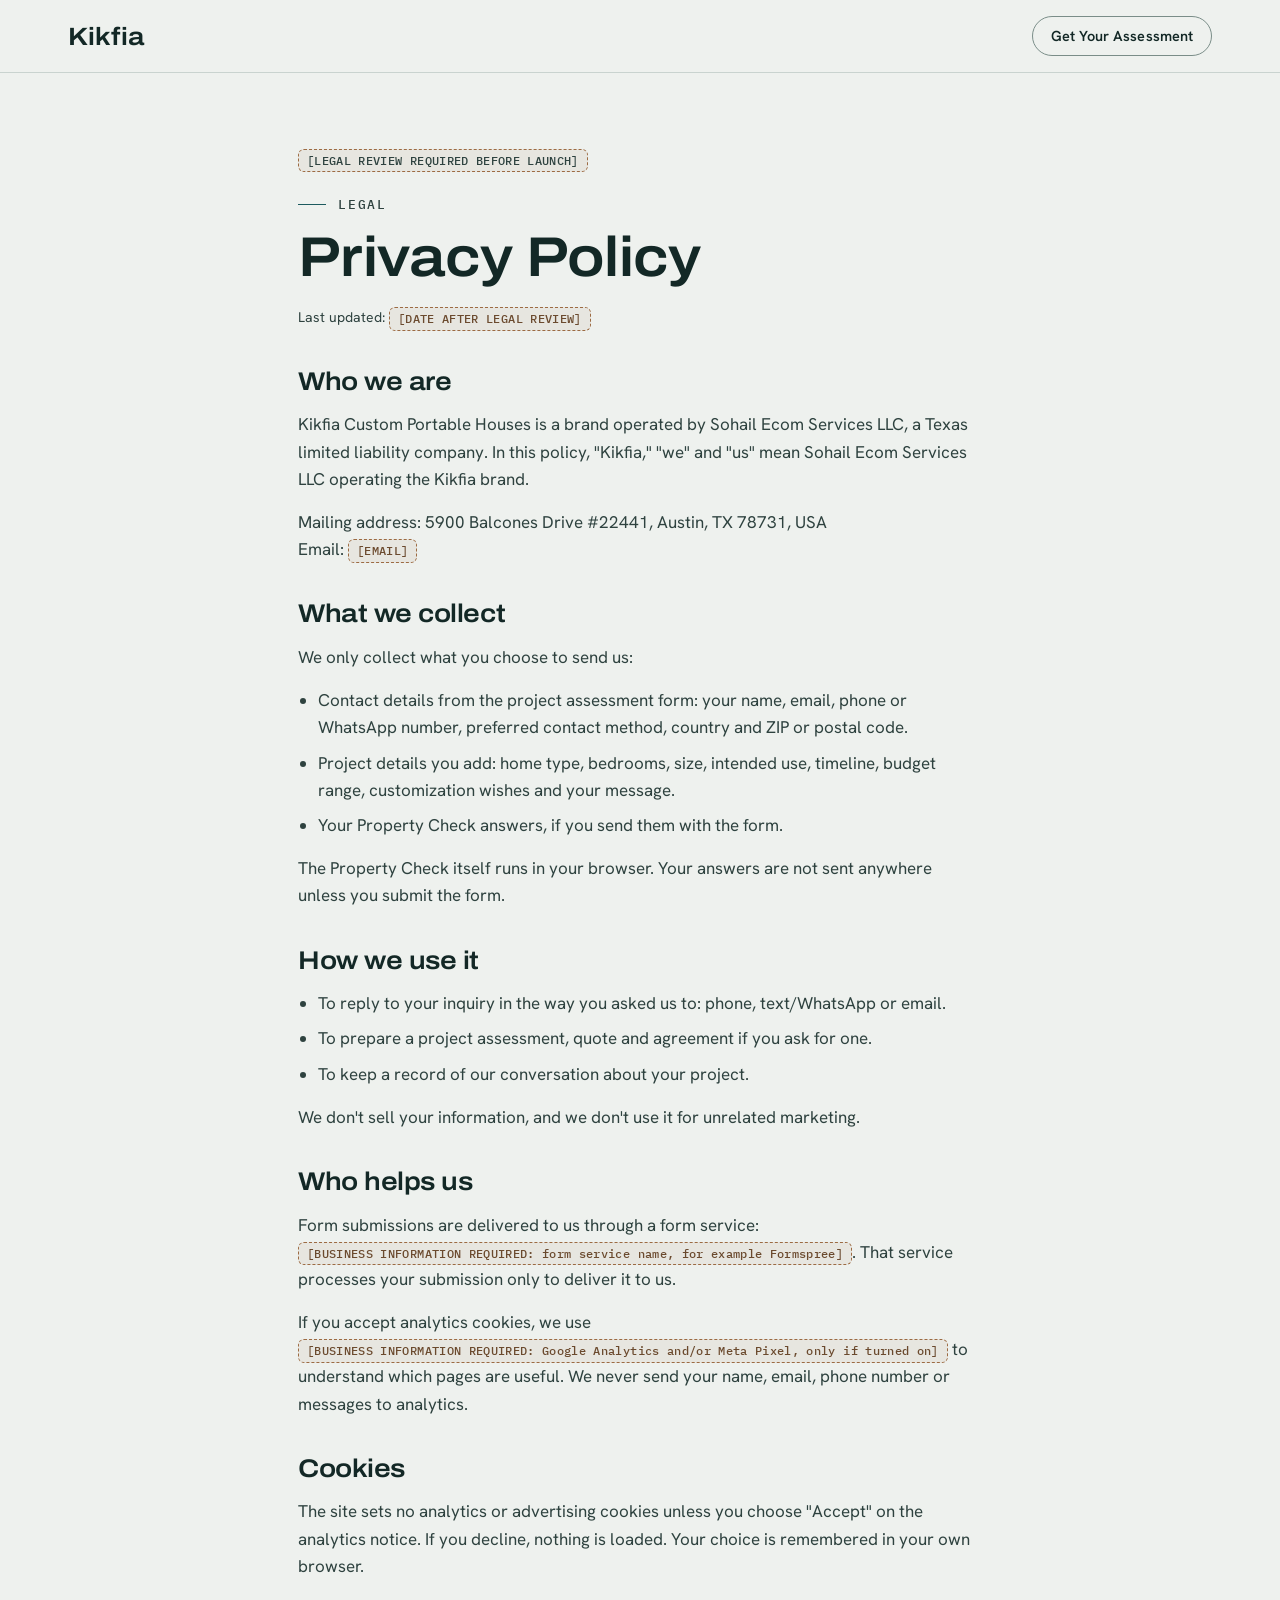
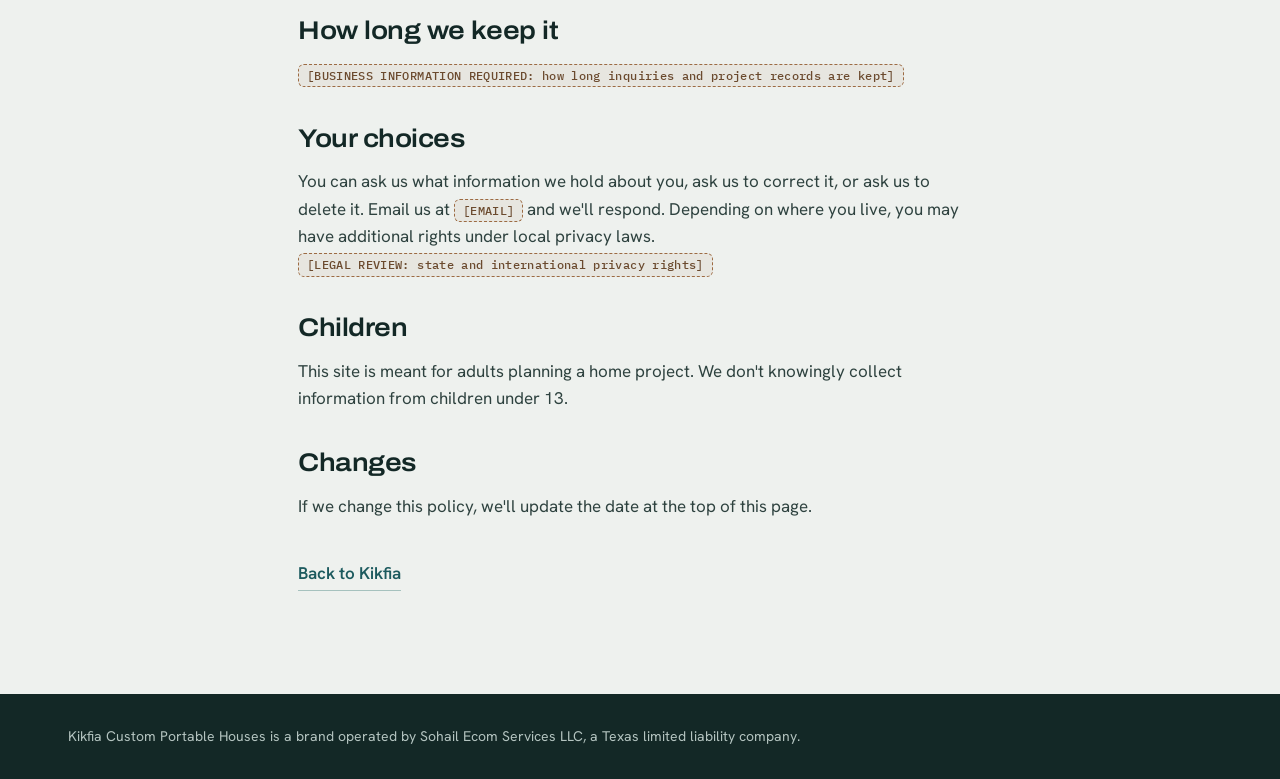
==== kikfia/privacy.html @ bb7870d9 "Build Kikfia website scaffold with all sections and data file Plain HTML/CSS/JS site in kikfia/ buil" ====
<!doctype html>
<html lang="en-US">
<head>
<meta charset="utf-8">
<meta name="viewport" content="width=device-width, initial-scale=1, viewport-fit=cover">
<title>Privacy Policy | Kikfia Custom Portable Houses</title>
<meta name="description" content="How Kikfia Custom Portable Houses collects, uses and protects the information you share with us.">
<meta name="robots" content="noindex">
<meta name="theme-color" content="#EEF1EE">
<link rel="icon" href="assets/icons/favicon.svg" type="image/svg+xml">
<link rel="stylesheet" href="assets/css/site.css">
<script src="assets/js/site-data.js" defer></script>
<script src="assets/js/legal.js" defer></script>
</head>
<body class="legal-page">
<a class="skip" href="#main">Skip to content</a>
<header class="site-header scrolled"><div class="header-inner"><a class="wordmark" href="index.html">Kikfia</a><a class="btn btn-ghost btn-sm" href="index.html#start">Get Your Assessment</a></div></header>
<main id="main" tabindex="-1" class="legal">
  <div class="wrap legal-wrap">
    <p class="ph legal-flag">[LEGAL REVIEW REQUIRED BEFORE LAUNCH]</p>
    <p class="kicker">Legal</p>
    <h1>Privacy Policy</h1>
    <p class="fine">Last updated: <span data-legal-date></span></p>

    <h2>Who we are</h2>
    <p>Kikfia Custom Portable Houses is a brand operated by Sohail Ecom Services LLC, a Texas limited liability company. In this policy, "Kikfia," "we" and "us" mean Sohail Ecom Services LLC operating the Kikfia brand.</p>
    <p>Mailing address: <span data-address></span><br>Email: <span data-email></span></p>

    <h2>What we collect</h2>
    <p>We only collect what you choose to send us:</p>
    <ul>
      <li>Contact details from the project assessment form: your name, email, phone or WhatsApp number, preferred contact method, country and ZIP or postal code.</li>
      <li>Project details you add: home type, bedrooms, size, intended use, timeline, budget range, customization wishes and your message.</li>
      <li>Your Property Check answers, if you send them with the form.</li>
    </ul>
    <p>The Property Check itself runs in your browser. Your answers are not sent anywhere unless you submit the form.</p>

    <h2>How we use it</h2>
    <ul>
      <li>To reply to your inquiry in the way you asked us to: phone, text/WhatsApp or email.</li>
      <li>To prepare a project assessment, quote and agreement if you ask for one.</li>
      <li>To keep a record of our conversation about your project.</li>
    </ul>
    <p>We don't sell your information, and we don't use it for unrelated marketing.</p>

    <h2>Who helps us</h2>
    <p>Form submissions are delivered to us through a form service: <span class="ph">[BUSINESS INFORMATION REQUIRED: form service name, for example Formspree]</span>. That service processes your submission only to deliver it to us.</p>
    <p>If you accept analytics cookies, we use <span class="ph">[BUSINESS INFORMATION REQUIRED: Google Analytics and/or Meta Pixel, only if turned on]</span> to understand which pages are useful. We never send your name, email, phone number or messages to analytics.</p>

    <h2>Cookies</h2>
    <p>The site sets no analytics or advertising cookies unless you choose "Accept" on the analytics notice. If you decline, nothing is loaded. Your choice is remembered in your own browser.</p>

    <h2>How long we keep it</h2>
    <p><span class="ph">[BUSINESS INFORMATION REQUIRED: how long inquiries and project records are kept]</span></p>

    <h2>Your choices</h2>
    <p>You can ask us what information we hold about you, ask us to correct it, or ask us to delete it. Email us at <span data-email></span> and we'll respond. Depending on where you live, you may have additional rights under local privacy laws. <span class="ph">[LEGAL REVIEW: state and international privacy rights]</span></p>

    <h2>Children</h2>
    <p>This site is meant for adults planning a home project. We don't knowingly collect information from children under 13.</p>

    <h2>Changes</h2>
    <p>If we change this policy, we'll update the date at the top of this page.</p>

    <p class="legal-back"><a class="text-link" href="index.html">Back to Kikfia</a></p>
  </div>
</main>
<footer class="site-footer"><div class="wrap"><p class="fine" style="color:var(--on-dark-2)">Kikfia Custom Portable Houses is a brand operated by Sohail Ecom Services LLC, a Texas limited liability company.</p></div></footer>
</body>
</html>
---- kikfia/assets/css/site.css ----
/* =====================================================================
   KIKFIA · Clear Morning
   Layout idea: one calm morning page. Mist Stone canvas, Pine Ink type,
   Lake used rarely, and The Plan Line running through every section.
   ===================================================================== */

@font-face{font-family:"Archivo";src:url("../fonts/archivo-112-latin.woff2") format("woff2");font-weight:500 650;font-stretch:112%;font-style:normal;font-display:swap}
@font-face{font-family:"Hanken Grotesk";src:url("../fonts/hanken-grotesk-latin.woff2") format("woff2");font-weight:400 600;font-style:normal;font-display:swap}
@font-face{font-family:"IBM Plex Mono";src:url("../fonts/ibm-plex-mono-400-latin.woff2") format("woff2");font-weight:400;font-style:normal;font-display:swap}
@font-face{font-family:"IBM Plex Mono";src:url("../fonts/ibm-plex-mono-500-latin.woff2") format("woff2");font-weight:500;font-style:normal;font-display:swap}

:root{
  /* palette */
  --canvas:#EEF1EE; --panel:#E1E8E4; --raised:#F6F8F6;
  --ink:#132826; --ink-2:#1B3532; --text-2:#4A5C59; --text-2-strong:#2E423F;
  --accent:#1C5A5E; --accent-hover:#144549; --accent-muted:#A6C2BE; --accent-on-dark:#8CC7C2; --accent-on-dark-hover:#A9D8D3;
  --cedar:#9C6B43; --cedar-text:#6B4A2E;
  --line:#C9D3CF; --line-strong:#7A8D88;
  --on-dark:#EEF1EE; --on-dark-2:#B4C4C0; --line-dark:rgba(180,196,192,.28);
  --error:#8A2A2A;
  /* type */
  --f-display:"Archivo","Helvetica Neue",Arial,sans-serif;
  --f-body:"Hanken Grotesk",system-ui,-apple-system,"Segoe UI",sans-serif;
  --f-mono:"IBM Plex Mono",ui-monospace,Menlo,Consolas,monospace;
  /* motion */
  --ease:cubic-bezier(.22,.61,.36,1);
  --ease-io:cubic-bezier(.65,0,.35,1);
  /* layout */
  --gutter:clamp(16px,4vw,48px);
  --maxw:1240px;
  --header-h:72px;
  --r:16px; --r-sm:10px;
  /* light halo for dark text over bright footage */
  --halo:0 0 1px rgba(238,241,238,.9),0 1px 10px rgba(238,241,238,.85),0 6px 36px rgba(238,241,238,.75);
  interpolate-size:allow-keywords;
}

*,*::before,*::after{box-sizing:border-box}
html{overflow-x:hidden;background:var(--canvas);color:var(--ink);scroll-padding-top:calc(var(--header-h) + 8px);-webkit-text-size-adjust:100%;text-size-adjust:100%}
body{overflow-x:hidden;margin:0;font:400 17px/1.6 var(--f-body);color:var(--ink);-webkit-font-smoothing:antialiased;text-rendering:optimizeLegibility}
html,body{overflow-x:clip}
@media (prefers-reduced-motion:no-preference){html{scroll-behavior:smooth}}
img,svg,video,picture{display:block;max-width:100%}
img{height:auto}
a{color:inherit}
button,input,select,textarea{font:inherit;color:inherit}
h1,h2,h3,h4{margin:0;font-family:var(--f-display);font-stretch:112%;text-wrap:balance;font-weight:620;letter-spacing:-.012em}
p,ul,ol,figure,blockquote{margin:0}
ul,ol{padding:0;list-style:none}
[hidden]{display:none!important}
.sprite{position:absolute;width:0;height:0;overflow:hidden}
.sr-only{position:absolute!important;width:1px;height:1px;margin:-1px;padding:0;overflow:hidden;clip:rect(0 0 0 0);clip-path:inset(50%);white-space:nowrap;border:0}
.mono{font-family:var(--f-mono);font-size:12.5px;letter-spacing:.08em;text-transform:uppercase}

/* icons */
.ic{width:22px;height:22px;flex:none;fill:none;stroke:currentColor;stroke-width:1.7;stroke-linecap:round;stroke-linejoin:round}
.ic-l{width:34px;height:34px;flex:none;fill:none;stroke:var(--ink);stroke-width:1.5;stroke-linecap:round;stroke-linejoin:round;--acc:var(--cedar)}
.ic .a,.ic-l .a{stroke:var(--acc,currentColor)}
.sprite .a{stroke:var(--acc,currentColor)}

/* focus */
:focus-visible{outline:2.5px solid var(--accent);outline-offset:3px;border-radius:4px}
.dark :focus-visible,.site-footer :focus-visible{outline-color:var(--accent-on-dark)}
main:focus{outline:none}

.skip{position:fixed;left:16px;top:-80px;z-index:200;background:var(--ink);color:var(--on-dark);padding:12px 18px;border-radius:var(--r-sm);text-decoration:none;font-weight:600;transition:top .3s var(--ease)}
.skip:focus{top:12px}

/* ---------- environment layer ---------- */
.env{position:fixed;inset:0;z-index:-1;pointer-events:none;overflow:hidden;
  background-image:url("data:image/svg+xml,%3Csvg xmlns='http://www.w3.org/2000/svg' width='160' height='160'%3E%3Cfilter id='n'%3E%3CfeTurbulence type='fractalNoise' baseFrequency='.9' numOctaves='2' stitchTiles='stitch'/%3E%3CfeColorMatrix values='0 0 0 0 .07 0 0 0 0 .16 0 0 0 0 .15 0 0 0 .55 0'/%3E%3C/filter%3E%3Crect width='160' height='160' filter='url(%23n)'/%3E%3C/svg%3E");
  opacity:.9}
.env::after{content:"";position:absolute;inset:0;background:var(--canvas);opacity:.94}
.env-glow{position:absolute;z-index:1;width:110vmax;height:110vmax;left:-35vmax;top:-45vmax;background:radial-gradient(circle,rgba(251,244,226,.85) 0,rgba(251,244,226,0) 58%);animation:drift 96s var(--ease-io) infinite alternate;animation-delay:-24s;will-change:transform}
@keyframes drift{from{transform:translate3d(0,0,0)}to{transform:translate3d(55vmax,40vmax,0)}}

/* ---------- layout ---------- */
.wrap{max-width:var(--maxw);margin-inline:auto;padding-inline:var(--gutter)}
.section{position:relative;padding-block:clamp(84px,11vw,150px)}
.band-panel{background:var(--panel)}
.dark{background:var(--ink);color:var(--on-dark)}
.sec-head{display:grid;gap:18px;margin-bottom:clamp(36px,5vw,64px)}
.sec-head-split{grid-template-columns:minmax(0,1fr) minmax(0,1fr);align-items:end;gap:24px 64px}
@media (max-width:860px){.sec-head-split{grid-template-columns:minmax(0,1fr)}}
.kicker{display:flex;align-items:center;gap:12px;font:500 12.5px/1.3 var(--f-mono);letter-spacing:.14em;text-transform:uppercase;color:var(--text-2)}
.kicker::before{content:"";width:28px;height:1.5px;background:var(--accent);flex:none}
.dark .kicker{color:var(--on-dark-2)}
.dark .kicker::before{background:var(--accent-on-dark)}
h2{font-size:clamp(32px,4.4vw,58px);line-height:1.04;letter-spacing:-.018em;max-width:18ch}
h3{font-size:clamp(19px,1.6vw,23px);line-height:1.2;font-weight:600}
.lede{font-size:clamp(17px,1.5vw,20px);line-height:1.55;color:var(--text-2);max-width:56ch}
.dark .lede{color:var(--on-dark-2)}
.fine{font-size:14px;line-height:1.55;color:var(--text-2)}
.dark .fine{color:var(--on-dark-2)}
.center{text-align:center}
.opt{font:400 12px/1 var(--f-mono);letter-spacing:.06em;text-transform:uppercase;color:var(--text-2);margin-left:6px}
.dark .opt{color:var(--on-dark-2)}

/* placeholder tags: easy to spot, impossible to miss before launch */
.ph{justify-self:start;display:inline-flex;align-items:center;gap:6px;font:500 11.5px/1.35 var(--f-mono);letter-spacing:.03em;color:var(--cedar-text);background:rgba(156,107,67,.08);border:1px dashed var(--cedar);border-radius:6px;padding:3px 8px;vertical-align:middle;text-transform:none}
.dark .ph{color:#E8CCB2;border-color:#C9976D;background:rgba(201,151,109,.1)}

/* ---------- buttons ---------- */
.btn{display:inline-flex;align-items:center;justify-content:center;gap:10px;min-height:48px;padding:0 24px;border-radius:999px;border:1.5px solid transparent;font:600 15.5px/1.1 var(--f-body);letter-spacing:.005em;text-decoration:none;cursor:pointer;white-space:nowrap;transition:background-color .3s var(--ease),color .3s var(--ease),border-color .3s var(--ease),transform .3s var(--ease)}
.btn:active{transform:translateY(1px)}
.btn-primary{background:var(--accent);color:var(--raised)}
.btn-primary:hover{background:var(--accent-hover)}
.btn-ghost{background:transparent;color:var(--ink);border-color:var(--line-strong)}
.btn-ghost:hover{border-color:var(--ink);background:rgba(19,40,38,.05)}
.btn-on-dark{background:var(--accent-on-dark);color:var(--ink)}
.btn-on-dark:hover{background:var(--accent-on-dark-hover)}
.btn-ghost-dark{background:transparent;color:var(--on-dark);border-color:rgba(180,196,192,.55)}
.btn-ghost-dark:hover{border-color:var(--on-dark);background:rgba(238,241,238,.06)}
.btn-sm{min-height:40px;padding:0 18px;font-size:14.5px}
.btn-block{width:100%}
.btn-row{display:flex;flex-wrap:wrap;gap:12px;align-items:center}
.btn-link{background:none;border:0;padding:8px 2px;font-weight:600;color:inherit;text-decoration:underline;text-decoration-thickness:1.5px;text-underline-offset:4px;cursor:pointer}
.text-link{display:inline-flex;align-items:center;gap:10px;font-weight:600;color:var(--accent);text-decoration:none;border-bottom:1.5px solid var(--accent-muted);padding-bottom:3px;transition:border-color .3s var(--ease)}
.text-link:hover{border-color:var(--accent)}
@media (pointer:coarse){.btn{min-height:48px}.btn-sm{min-height:44px}.btn-link{min-height:44px}}

/* ---------- the plan line pieces ---------- */
.pl-v,.pl-h{display:block;background:var(--accent);flex:none}
.pl-v{width:1.5px;transform-origin:top;transform:scaleY(0);transition:transform 1.4s var(--ease)}
.pl-h{height:1.5px;transform-origin:left;transform:scaleX(0);transition:transform 1.4s var(--ease)}
.in .pl-v,.in .pl-h,.in.pl-v,.in.pl-h{transform:none}
.dark .pl-v,.dark .pl-h{background:var(--accent-on-dark)}
.draw{stroke-dasharray:1;stroke-dashoffset:1;transition:stroke-dashoffset 1.8s var(--ease)}
.in .draw{stroke-dashoffset:0}
.breathe{animation:breathe 5.2s ease-in-out infinite;animation-delay:-1.6s}
@keyframes breathe{0%,100%{opacity:.35;transform:scale(.8)}50%{opacity:1;transform:scale(1)}}

/* ---------- reveals ---------- */
.js .reveal{opacity:0;transform:translateY(16px);transition:opacity .9s var(--ease),transform .9s var(--ease);transition-delay:calc(var(--i,0) * 80ms)}
.js .reveal.in{opacity:1;transform:none}
.js .reveal.in.settled{transition-delay:0s}

/* ---------- header ---------- */
.site-header{position:fixed;inset:0 0 auto 0;z-index:50;height:var(--header-h);transition:background-color .4s var(--ease),box-shadow .4s var(--ease)}
.site-header.scrolled{background:rgba(238,241,238,.97);box-shadow:0 1px 0 var(--line)}
.header-inner{max-width:var(--maxw);margin-inline:auto;padding-inline:var(--gutter);height:100%;display:flex;align-items:center;justify-content:space-between;gap:24px}
.wordmark{font:650 25px/1 var(--f-display);font-stretch:112%;letter-spacing:.005em;color:var(--ink);text-decoration:none;display:inline-flex;align-items:center;gap:10px}
.wordmark img{height:30px;width:auto}
.wordmark-light{color:var(--on-dark)}
.nav{display:flex;align-items:center;gap:28px}
.nav-links{display:flex;gap:26px}
.nav-links a{font-weight:500;font-size:15px;text-decoration:none;padding:6px 0;background:linear-gradient(var(--accent),var(--accent)) 0 100%/0 1.5px no-repeat;transition:background-size .35s var(--ease)}
.nav-links a:hover,.nav-links a[aria-current="true"]{background-size:100% 1.5px}
.menu-btn{display:none;width:44px;height:44px;align-items:center;justify-content:center;border:1.5px solid var(--line-strong);border-radius:50%;background:transparent;cursor:pointer}
@media (max-width:1060px){.nav-links{display:none}.menu-btn{display:inline-flex}}
@media (max-width:720px){.nav-cta{display:none}}

.menu-sheet{position:fixed;inset:0;z-index:120;background:var(--canvas);padding:calc(env(safe-area-inset-top,0px) + 14px) var(--gutter) calc(env(safe-area-inset-bottom,0px) + 24px);display:flex;flex-direction:column;gap:28px;overflow-y:auto}
.menu-top{display:flex;justify-content:space-between;align-items:center;min-height:44px}
.menu-close{width:44px;height:44px;border-radius:50%;border:1.5px solid var(--line-strong);background:transparent;display:inline-flex;align-items:center;justify-content:center;cursor:pointer}
.menu-links{display:grid;gap:4px;margin-top:12px}
.menu-links a{display:block;font:600 clamp(28px,8vw,40px)/1.25 var(--f-display);font-stretch:112%;text-decoration:none;padding:8px 0;border-bottom:1px solid var(--line)}
.menu-sheet .btn{margin-top:auto}
body.lock{overflow:hidden}

/* ---------- hero ---------- */
.hero{position:relative}
.hero-stage{position:relative;min-height:max(640px,100svh);overflow:hidden;isolation:isolate;display:flex}
.hero-media{position:absolute;inset:0;z-index:-1;background:#DCE5E2}
.hero-art,.hero-static,.hero-static img,.hero-poster,.hero-video{position:absolute;inset:0;width:100%;height:100%}
.hero-static img{object-fit:cover;object-position:center 70%}
.hero-poster{background-size:cover;background-position:center;opacity:0;transition:opacity .6s var(--ease)}
.hero-video{object-fit:cover;opacity:0;transition:opacity .8s var(--ease);will-change:transform;transform:translateZ(0)}
.video-ready .hero-video{opacity:1}
.poster-ready .hero-poster{opacity:1}
.hero-wash{position:absolute;inset:0;pointer-events:none;background:
  radial-gradient(ellipse 75% 70% at 18% 38%,rgba(238,241,238,.72) 0,rgba(238,241,238,.38) 45%,rgba(238,241,238,0) 75%)}
.band{position:relative;z-index:1;width:100%}
.band-inner{max-width:var(--maxw);margin-inline:auto;padding-inline:var(--gutter)}
.band-1{display:flex;align-items:center;padding-top:calc(var(--header-h) + 24px);padding-bottom:72px}
.band-1 .band-inner{width:100%;display:grid;gap:22px;justify-items:start}
.eyebrow{font:500 12.5px/1.3 var(--f-mono);letter-spacing:.16em;text-transform:uppercase;color:var(--text-2-strong);text-shadow:var(--halo);display:flex;align-items:center;gap:12px}
.eyebrow::before{content:"";width:28px;height:1.5px;background:var(--accent)}
.hero-h1{display:grid;font-size:clamp(42px,6.4vw,88px);line-height:.98;letter-spacing:-.024em;max-width:11.5ch;text-shadow:var(--halo)}
.hero-h1>span{grid-area:1/1}
.h1-soft{filter:blur(10px);opacity:0}
.hero-sub{font-size:clamp(17px,1.35vw,19.5px);line-height:1.55;color:var(--text-2-strong);max-width:46ch;text-shadow:var(--halo);font-weight:450}
.band-2,.band-3{display:none}
.render-tag{position:absolute;right:var(--gutter);bottom:20px;z-index:2;font:500 11px/1 var(--f-mono);letter-spacing:.1em;text-transform:uppercase;color:var(--text-2-strong);background:rgba(246,248,246,.82);border-radius:999px;padding:7px 11px}
.hero-ring{position:absolute;left:50%;bottom:28px;z-index:2;width:40px;height:40px;margin-left:-20px;color:var(--accent)}
.hero-ring svg{width:40px;height:40px;transform:rotate(-90deg)}
.hero-ring circle{fill:none;stroke-width:3}
.ring-track{stroke:rgba(28,90,94,.18)}
.ring-fill{stroke:currentColor;stroke-dasharray:126;stroke-dashoffset:var(--ld,126);stroke-linecap:round;transition:stroke-dashoffset .2s linear}
.scroll-cue{position:absolute;left:50%;bottom:22px;z-index:2;width:44px;height:44px;margin-left:-22px;border-radius:50%;display:flex;align-items:center;justify-content:center;color:var(--ink);background:rgba(246,248,246,.7)}
.scroll-cue .ic{animation:cue 2.8s var(--ease-io) infinite;animation-delay:-.6s}
@keyframes cue{0%,100%{transform:translateY(-2px)}50%{transform:translateY(4px)}}

/* scrub mode: only when the page has a video AND no still-hero gate matches (JS adds .scrub) */
.scrub .hero{height:420vh}
.scrub .hero-stage{position:sticky;top:0;height:100vh;min-height:0;display:block}
.scrub .band{position:absolute;inset:0;display:flex;align-items:center;padding:var(--header-h) 0 40px;opacity:var(--op,0);pointer-events:none}
.scrub .band.live .btn{pointer-events:auto}
.scrub .band-2,.scrub .band-3{display:flex}
.scrub .band::before{content:"";position:absolute;inset:-4%;pointer-events:none;opacity:calc(.25 + .75 * var(--k,1));background:radial-gradient(ellipse 58% 56% at 27% 50%,rgba(238,241,238,var(--scrim,.7)) 0%,rgba(238,241,238,calc(var(--scrim,.7) * .62)) 46%,rgba(238,241,238,0) 76%)}
.scrub .band-1{padding-top:var(--header-h)}
.scrub .h1-soft{opacity:calc(1 - var(--k,1))}
.scrub .h1-sharp{opacity:var(--k,1)}
.scrub .band-1 .hero-sub,.scrub .band-1 .btn-row,.scrub .band-1 .eyebrow{opacity:clamp(0,(var(--k,1) - .35) * 2.2,1)}
.band-line{font:620 clamp(38px,5.4vw,76px)/1.02 var(--f-display);font-stretch:112%;letter-spacing:-.02em;max-width:12ch;text-shadow:var(--halo);padding-inline:var(--gutter);margin-left:max(0px,calc((100vw - var(--maxw)) / 2))}
.split .w{display:inline-block;white-space:nowrap}
.band-2 .w{--kc:clamp(0,(var(--k,0) - var(--th,0)) * 2.8,1);opacity:var(--kc);transform:translateY(calc((1 - var(--kc)) * -26px))}
.band-3 .band-inner{display:grid;gap:20px;justify-items:start;width:100%}
.settle-line{font:620 clamp(34px,4.6vw,66px)/1.03 var(--f-display);font-stretch:112%;letter-spacing:-.02em;max-width:13ch;text-shadow:var(--halo)}
.band-3 .w{--kc:clamp(0,(var(--k,0) - var(--th,0)) * 3,1);opacity:var(--kc);transform:translateY(calc((1 - var(--kc)) * 28px))}
.settle-sub{font-size:clamp(17px,1.4vw,20px);color:var(--text-2-strong);max-width:40ch;text-shadow:var(--halo);font-weight:450;opacity:clamp(0,(var(--k,0) - .66) * 4,1)}
.settle-ctas{opacity:clamp(0,(var(--k,0) - .78) * 5,1)}
.hero-line{position:absolute;bottom:0;height:16vh;left:calc(max(var(--gutter),(100vw - var(--maxw)) / 2 + var(--gutter)));transition:none;transform:scaleY(clamp(0,(var(--k,0) - .82) * 6,1))}
.scrub .band-1 .band-inner,.scrub .band-3 .band-inner{position:relative}

/* the five still-hero gates: character-for-character the same strings as hero.js */
@media (max-width: 720px), (orientation: portrait) and (max-width: 1024px), (orientation: portrait) and (pointer: coarse), (orientation: landscape) and (pointer: coarse) and (max-height: 560px), (prefers-reduced-motion: reduce){
  .scrub .hero{height:auto}
  .scrub .hero-stage{position:relative;height:auto;min-height:max(640px,100svh);display:flex}
  .scrub .band{position:relative;opacity:1;pointer-events:auto}
  .scrub .band::before{display:none}
  .scrub .band-2,.scrub .band-3{display:none}
  .scrub .h1-soft{opacity:0}
  .scrub .h1-sharp,.scrub .band-1 .hero-sub,.scrub .band-1 .btn-row,.scrub .band-1 .eyebrow{opacity:1}
  .hero-video,.hero-poster,.hero-ring{display:none}
}
@media (max-width:720px){
  .hero-stage{min-height:92svh}
  .band-1{align-items:stretch;padding-top:calc(var(--header-h) + 8px);padding-bottom:52px}
  .band-1 .band-inner{display:flex;flex-direction:column;align-items:flex-start;gap:16px}
  .band-1 .btn-row{margin-top:auto;width:100%;flex-direction:column;align-items:stretch;padding-top:24px}
  .hero-wash{background:linear-gradient(180deg,rgba(238,241,238,.86) 0%,rgba(238,241,238,.55) 34%,rgba(238,241,238,0) 58%,rgba(238,241,238,0) 70%,rgba(238,241,238,.5) 100%)}
  .render-tag{bottom:auto;top:calc(var(--header-h) + 2px);right:var(--gutter)}
  .hero-tag{top:auto;bottom:14px;right:50%;transform:translateX(50%)}
}
@media (max-height:560px) and (min-width:721px){.scroll-cue,.hero-ring{display:none}}

/* ---------- media placeholders ---------- */
.media{position:relative;overflow:hidden;background:var(--panel)}
.media img{width:100%;height:100%;object-fit:cover;transition:transform 1.2s var(--ease)}
.media-ph{position:absolute;inset:0;display:grid;place-items:center;align-content:center;gap:14px;background:linear-gradient(160deg,#E6ECE9,#D6E0DC);color:var(--text-2)}
.media-ph .ph{justify-self:center}
.media-ph .ic-l{width:56px;height:56px;stroke:var(--accent-muted);stroke-width:1.2;--acc:var(--accent-muted)}
.dark .media-ph{background:linear-gradient(160deg,#1E3936,#16302D)}

/* ---------- 2 · homes ---------- */
.pl-lead{position:absolute;top:0;height:calc(clamp(110px,13vw,170px) + 8px);left:calc(max(var(--gutter),(100vw - var(--maxw)) / 2 + var(--gutter)))}
.homes{padding-top:clamp(110px,13vw,170px)}
.tabs-scroll{margin:0 calc(var(--gutter) * -1) 28px;padding-inline:var(--gutter);overflow-x:auto;scrollbar-width:none;-webkit-mask-image:linear-gradient(90deg,transparent 0,#000 var(--gutter),#000 calc(100% - var(--gutter)),transparent 100%);mask-image:linear-gradient(90deg,transparent 0,#000 var(--gutter),#000 calc(100% - var(--gutter)),transparent 100%)}
.tabs-scroll::-webkit-scrollbar{display:none}
.tabs{display:flex;gap:8px;width:max-content;padding-block:4px}
.tab{min-height:44px;padding:0 18px;border-radius:999px;border:1.5px solid var(--line-strong);background:transparent;font-weight:500;font-size:15px;cursor:pointer;white-space:nowrap;transition:background-color .3s var(--ease),color .3s var(--ease),border-color .3s var(--ease)}
.tab:hover{border-color:var(--ink)}
.tab[aria-selected="true"]{background:var(--ink);border-color:var(--ink);color:var(--canvas)}
.home-grid{display:grid;grid-template-columns:repeat(3,minmax(0,1fr));gap:clamp(16px,2vw,24px)}
@media (max-width:1024px){.home-grid{grid-template-columns:repeat(2,minmax(0,1fr))}}
@media (max-width:640px){.home-grid{grid-template-columns:minmax(0,1fr)}}
.card{display:grid;grid-template-rows:auto 1fr;background:var(--raised);border:1px solid var(--line);border-radius:var(--r);overflow:hidden}
.card .media{aspect-ratio:4/3}
.card:hover .media img{transform:scale(1.035)}
.card-body{display:grid;gap:10px;align-content:start;padding:20px 22px 22px}
.card-body p{font-size:15.5px;color:var(--text-2)}
.card-specs{display:flex;flex-wrap:wrap;gap:6px 14px;font:500 12px/1.4 var(--f-mono);letter-spacing:.06em;text-transform:uppercase;color:var(--text-2)}
.card-specs span+span::before{content:"·";margin-right:14px;color:var(--line-strong)}
.card-feats{display:grid;gap:4px;font-size:15px}
.card-feats li{display:flex;gap:8px;align-items:baseline}
.card-feats li::before{content:"";width:10px;height:1.5px;background:var(--accent);flex:none;transform:translateY(-4px)}
.card-foot{display:flex;flex-wrap:wrap;justify-content:space-between;align-items:center;gap:10px;margin-top:6px}
.card-link{display:inline-flex;align-items:center;gap:8px;font-weight:600;color:var(--accent);text-decoration:none;background:none;border:0;padding:6px 0;cursor:pointer;font-size:15.5px}
.card-link .ic{width:18px;height:18px;transition:transform .3s var(--ease)}
.card-link:hover .ic{transform:translateX(3px)}
.price{font:500 12px/1.2 var(--f-mono);letter-spacing:.04em;background:var(--panel);color:var(--text-2-strong);border-radius:999px;padding:7px 11px;text-decoration:none}
a.price:hover{background:var(--accent-muted)}
.price-note{font-size:13px;color:var(--text-2)}
.tag-soft{font:500 11px/1 var(--f-mono);letter-spacing:.08em;text-transform:uppercase;color:var(--accent);border:1px solid var(--accent-muted);border-radius:999px;padding:5px 9px;justify-self:start}
.card.wide{grid-column:1/-1;grid-template-columns:minmax(0,1.15fr) minmax(0,1fr);grid-template-rows:auto}
.card.wide .media{aspect-ratio:auto;min-height:340px}
.card.wide .card-body{padding:clamp(24px,3vw,40px);align-content:center;gap:14px}
.card.wide h3{font-size:clamp(24px,2.4vw,32px)}
.card-more{font-size:16px;color:var(--ink)}
@media (max-width:760px){.card.wide{grid-template-columns:minmax(0,1fr)}.card.wide .media{aspect-ratio:4/3;min-height:0}}
.render-note{margin-top:22px}

/* ---------- 3 · inside ---------- */
.gallery{position:relative}
.gallery-tag{position:absolute;top:14px;left:14px;right:auto;bottom:auto;z-index:3}
.strip{display:flex;gap:clamp(12px,1.6vw,20px);overflow-x:auto;scroll-snap-type:x mandatory;scroll-padding-inline:var(--gutter);padding-inline:max(var(--gutter),calc((100vw - var(--maxw)) / 2 + var(--gutter)));margin-inline:calc(50% - 50vw);padding-bottom:6px;scrollbar-width:thin;scrollbar-color:var(--line-strong) transparent}
.strip:focus-visible{outline-offset:-3px}
.shot{flex:none;scroll-snap-align:start;display:grid;gap:12px}
.shot .media{height:clamp(380px,40vw,560px);aspect-ratio:4/5;border-radius:var(--r)}
.shot.big .media{aspect-ratio:3/2}
.shot figcaption{font:500 12px/1 var(--f-mono);letter-spacing:.14em;text-transform:uppercase;color:var(--text-2)}
.strip-nav{display:flex;gap:10px;justify-content:flex-end;margin-top:18px}
.strip-btn{width:48px;height:48px;border-radius:50%;border:1.5px solid var(--line-strong);background:transparent;display:inline-flex;align-items:center;justify-content:center;cursor:pointer;transition:border-color .3s var(--ease),background-color .3s var(--ease)}
.strip-btn:hover{border-color:var(--ink);background:rgba(19,40,38,.05)}
.strip-btn.prev .ic{transform:scaleX(-1)}
@media (max-width:720px){.shot .media,.shot.big .media{height:auto;width:78vw;aspect-ratio:4/5}.strip-nav{display:none}}

/* ---------- 4 · customize ---------- */
.cz{display:grid;grid-template-columns:minmax(0,1.05fr) minmax(0,1fr);gap:clamp(28px,4vw,64px);align-items:start}
@media (max-width:960px){.cz{grid-template-columns:minmax(0,1fr)}}
.cz-plan{background:var(--raised);border:1px solid var(--line);border-radius:var(--r);padding:clamp(16px,2.4vw,32px);display:grid;gap:12px}
.plan-svg{width:100%;height:auto;overflow:visible}
.plan-svg path,.plan-svg rect,.plan-svg circle{fill:none;stroke:var(--ink);stroke-width:1.6;stroke-linecap:round;stroke-linejoin:round;transition:stroke .4s var(--ease),fill .4s var(--ease),opacity .4s var(--ease)}
.plan-svg .thick{stroke-width:3}
.plan-svg .dash{stroke-width:1.2;stroke:var(--line-strong)}
.in .plan-svg .dash{stroke-dasharray:5 6;stroke-dashoffset:0;transition:none}
.plan-svg .zf{stroke:none;fill:rgba(28,90,94,0)}
.plan-svg .dims path{stroke:var(--line-strong);stroke-width:1}
.plan-svg .hatch{stroke:var(--line);stroke-width:1}
.plan-svg .sym{stroke:var(--text-2);stroke-width:1.3}
.plan-svg .door{stroke:var(--text-2);stroke-width:1.2;stroke-dasharray:3 3}
.plan-svg .door-leaf{stroke:var(--ink);stroke-width:1.8}
.plan-svg .win{stroke:var(--accent-muted);stroke-width:6;stroke-linecap:butt}
.plan-svg text{font:500 9px var(--f-mono);letter-spacing:.12em;fill:var(--text-2);text-anchor:middle}
.plan-svg text.small{font-size:8px}
.z.on .zf{fill:rgba(28,90,94,.13)}
.z.on path,.z.on rect,.z.on circle{stroke:var(--accent)}
.z.on .win{stroke:var(--accent)}
.z.on .hatch{stroke:var(--accent-muted)}
.cz-panel{display:grid;gap:22px}
.cz-tabs{display:grid;grid-template-columns:repeat(5,minmax(0,1fr));gap:8px}
@media (max-width:560px){.cz-tabs{grid-template-columns:repeat(2,minmax(0,1fr))}}
.cz-tab{display:grid;justify-items:center;gap:8px;padding:14px 6px 12px;min-height:84px;border-radius:12px;border:1.5px solid var(--line);background:var(--raised);font-weight:500;font-size:14px;line-height:1.2;text-align:center;cursor:pointer;transition:border-color .3s var(--ease),background-color .3s var(--ease),color .3s var(--ease)}
@media (max-width:560px){.cz-tab{grid-template-columns:auto 1fr;justify-items:start;align-items:center;text-align:left;min-height:56px;padding:10px 14px}}
.cz-tab .ic-l{width:30px;height:30px}
.cz-tab:hover{border-color:var(--line-strong)}
.cz-tab[aria-selected="true"]{background:var(--ink);border-color:var(--ink);color:var(--canvas)}
.cz-tab[aria-selected="true"] .ic-l{stroke:var(--canvas);--acc:var(--accent-on-dark)}
.cz-detail{display:grid;gap:12px;padding:24px;border-radius:var(--r);background:var(--raised);border:1px solid var(--line);min-height:190px;align-content:start}
.cz-detail h3{font-size:24px}
.cz-detail p{color:var(--text-2)}
.chiplist{display:flex;flex-wrap:wrap;gap:8px;margin-top:4px}
.chiplist li{font-size:14.5px;padding:7px 13px;border-radius:999px;background:var(--canvas);border:1px solid var(--line)}
.chiplist li.unv{border-style:dashed;border-color:var(--cedar)}

/* ---------- 5 · included ---------- */
.inc-switch{display:none}
.inc-cols{display:grid;grid-template-columns:repeat(3,minmax(0,1fr));gap:clamp(14px,2vw,24px)}
.inc-col{background:var(--raised);border-radius:var(--r);padding:clamp(22px,2.4vw,30px);display:grid;gap:8px;align-content:start;border:1px solid var(--line)}
.inc-sub{color:var(--text-2);font-size:15.5px;margin-bottom:10px}
.inc-list{display:grid;gap:2px}
.inc-list li{display:flex;align-items:center;gap:12px;padding:9px 0;border-bottom:1px solid var(--line);font-size:16px}
.inc-list li:last-child{border-bottom:0}
.inc-list .ic{width:18px;height:18px;color:var(--accent)}
.inc-list li.unv span{text-decoration:underline dashed var(--cedar) 1px;text-underline-offset:5px}
.inc-col .ph{justify-self:start;margin-bottom:6px}
.inc-note{margin-top:22px;font-weight:500}
@media (max-width:860px){
  .inc-switch{display:flex;gap:6px;padding:5px;border-radius:999px;background:var(--raised);border:1px solid var(--line);margin-bottom:16px;overflow-x:auto}
  .inc-switch button{flex:1;min-height:44px;border:0;border-radius:999px;background:transparent;font-weight:600;font-size:14.5px;padding:0 12px;white-space:nowrap;cursor:pointer}
  .inc-switch button[aria-selected="true"]{background:var(--ink);color:var(--canvas)}
  .inc-cols{grid-template-columns:minmax(0,1fr)}
  .js .inc-col:not(.active){display:none}
}
.cost{margin-top:clamp(56px,7vw,96px);display:grid;grid-template-columns:minmax(0,1fr) minmax(0,1.25fr);gap:28px clamp(32px,5vw,72px);align-items:start;padding-top:clamp(36px,4vw,56px);border-top:1.5px solid var(--line-strong)}
.cost-h{font-size:clamp(24px,2.6vw,34px);grid-column:1}
.cost-copy{grid-column:1;display:grid;gap:12px;color:var(--text-2-strong)}
.cost-grid{grid-column:2;grid-row:1/span 2;display:grid;grid-template-columns:repeat(4,minmax(0,1fr));gap:12px}
.cost-grid li{display:grid;gap:12px;justify-items:start;align-content:start;padding:18px 16px;border-radius:12px;background:var(--raised);border:1px solid var(--line);font-weight:500;font-size:15px;line-height:1.25}
@media (max-width:960px){.cost{grid-template-columns:minmax(0,1fr)}.cost-grid{grid-column:1;grid-row:auto;grid-template-columns:repeat(4,minmax(0,1fr))}}
@media (max-width:560px){.cost-grid{grid-template-columns:repeat(2,minmax(0,1fr))}}

/* ---------- 6 · property check ---------- */
.pc-grid{display:grid;grid-template-columns:minmax(0,.85fr) minmax(0,1.15fr);gap:clamp(32px,5vw,80px);align-items:start}
@media (max-width:960px){.pc-grid{grid-template-columns:minmax(0,1fr)}}
.pc-head{margin-bottom:0}
.pc-photo .media{border-radius:var(--r);aspect-ratio:3/2;margin-top:12px}
@media (max-width:960px){.pc-photo{display:none}}
.pc-card{background:var(--ink-2);border:1px solid var(--line-dark);border-radius:20px;padding:clamp(22px,3vw,40px);display:grid;gap:22px;scroll-margin-top:calc(var(--header-h) + 16px)}
.pc-progress{position:relative;height:14px;display:flex;align-items:center}
.pc-track{position:absolute;left:0;right:0;height:1.5px;background:rgba(180,196,192,.25)}
.pc-fill{position:absolute;inset:0;background:var(--accent-on-dark);transform-origin:left;transform:scaleX(var(--pc,0));transition:transform .7s var(--ease)}
.pc-ticks{position:absolute;inset:0;display:flex;justify-content:space-between}
.pc-ticks i{width:9px;height:9px;border-radius:50%;background:var(--ink-2);border:1.5px solid rgba(180,196,192,.5);transition:background-color .4s var(--ease),border-color .4s var(--ease)}
.pc-ticks i.done{background:var(--accent-on-dark);border-color:var(--accent-on-dark)}
.pc-count{color:var(--on-dark-2)}
.pc-count b{font-weight:500;color:var(--on-dark)}
.pc-step{border:0;margin:0;padding:0;min-width:0;display:grid;gap:18px}
.pc-step legend{font:600 clamp(24px,2.6vw,32px)/1.15 var(--f-display);font-stretch:112%;letter-spacing:-.012em;margin-bottom:18px;padding:0;text-wrap:balance}
.js .pc-step.entering{animation:stepIn .55s var(--ease) both}
@keyframes stepIn{from{opacity:0;transform:translateX(18px)}to{opacity:1;transform:none}}
.chips{display:flex;flex-wrap:wrap;gap:10px}
.chip{position:relative;display:inline-flex}
.chip input{position:absolute;opacity:0;inset:0;width:100%;height:100%;margin:0;cursor:pointer}
.chip span{display:inline-flex;align-items:center;min-height:48px;padding:10px 18px;border-radius:999px;border:1.5px solid rgba(180,196,192,.5);color:var(--on-dark);font-weight:500;font-size:15.5px;line-height:1.25;transition:background-color .25s var(--ease),border-color .25s var(--ease),color .25s var(--ease)}
.chip:hover span{border-color:var(--on-dark)}
.chip input:checked+span{background:var(--accent-on-dark);border-color:var(--accent-on-dark);color:var(--ink)}
.chip input:focus-visible+span{outline:2.5px solid var(--accent-on-dark);outline-offset:3px}
.pc-nav{display:flex;justify-content:space-between;gap:12px;padding-top:8px;border-top:1px solid var(--line-dark)}
.pc-nav .btn{min-width:120px}
.pc-nav [data-pc-back].invisible{visibility:hidden}
.pc-result{display:grid;gap:22px}
.pc-result:focus{outline:none}
.pc-result-h{font-size:clamp(26px,2.8vw,36px)}
.pc-suggest{font-size:18px;color:var(--on-dark-2)}
.pc-suggest strong{color:var(--on-dark);font-weight:600}
.pc-lists{display:grid;grid-template-columns:repeat(2,minmax(0,1fr));gap:24px}
@media (max-width:640px){.pc-lists{grid-template-columns:minmax(0,1fr)}}
.pc-result h4{font:500 12.5px/1.3 var(--f-mono);letter-spacing:.12em;text-transform:uppercase;color:var(--on-dark-2);margin-bottom:12px}
.pc-result ul{display:grid;gap:8px}
.pc-result li{display:flex;gap:10px;align-items:baseline;font-size:16px}
.pc-result li::before{content:"";width:12px;height:1.5px;background:var(--accent-on-dark);flex:none;transform:translateY(-4px)}
.pc-next{display:grid;gap:12px;padding:22px;border-radius:14px;background:rgba(140,199,194,.08);border:1px solid rgba(140,199,194,.3)}

/* form fields (shared) */
.field{display:grid;gap:7px;min-width:0;border:0;margin:0;padding:0}
.field-row{display:grid;grid-template-columns:repeat(2,minmax(0,1fr));gap:14px}
@media (max-width:560px){.field-row{grid-template-columns:minmax(0,1fr)}}
.field-short{max-width:300px}
.field label,.field legend{font-weight:600;font-size:14.5px;padding:0}
input[type=text],input[type=email],input[type=tel],select,textarea{width:100%;min-height:50px;padding:12px 14px;border-radius:var(--r-sm);border:1.5px solid var(--line-strong);background:var(--canvas);font-size:16px;line-height:1.35;transition:border-color .25s var(--ease),box-shadow .25s var(--ease);appearance:none;-webkit-appearance:none}
select{background-image:url("data:image/svg+xml,%3Csvg xmlns='http://www.w3.org/2000/svg' viewBox='0 0 24 24' fill='none' stroke='%23132826' stroke-width='1.8' stroke-linecap='round' stroke-linejoin='round'%3E%3Cpath d='M6 9l6 6 6-6'/%3E%3C/svg%3E");background-repeat:no-repeat;background-position:right 12px center;background-size:18px;padding-right:40px}
textarea{resize:vertical;min-height:96px}
input:focus,select:focus,textarea:focus{outline:none;border-color:var(--accent);box-shadow:0 0 0 3px rgba(28,90,94,.22)}
.dark input[type=text],.dark select{background-color:rgba(238,241,238,.06);border-color:rgba(180,196,192,.5);color:var(--on-dark)}
.dark select{background-image:url("data:image/svg+xml,%3Csvg xmlns='http://www.w3.org/2000/svg' viewBox='0 0 24 24' fill='none' stroke='%23EEF1EE' stroke-width='1.8' stroke-linecap='round' stroke-linejoin='round'%3E%3Cpath d='M6 9l6 6 6-6'/%3E%3C/svg%3E")}
.dark select option{color:var(--ink);background:var(--raised)}
.dark input:focus,.dark select:focus{border-color:var(--accent-on-dark);box-shadow:0 0 0 3px rgba(140,199,194,.25)}
.dark .field label{color:var(--on-dark)}
.invalid input,.invalid select,input.invalid,select.invalid{border-color:var(--error)}
.err{color:var(--error);font-size:14px;font-weight:500}

/* ---------- 7 · how it works ---------- */
.how-grid{display:grid;grid-template-columns:minmax(0,.9fr) minmax(0,1.1fr);gap:clamp(36px,6vw,96px);align-items:start}
@media (max-width:960px){.how-grid{grid-template-columns:minmax(0,1fr)}}
.how-head{position:sticky;top:calc(var(--header-h) + 40px);margin-bottom:0}
@media (max-width:960px){.how-head{position:static}}
.how-note{font-size:15.5px;color:var(--text-2-strong);padding:16px 18px;border-left:2px solid var(--accent);background:var(--raised);border-radius:0 var(--r-sm) var(--r-sm) 0;max-width:46ch}
.how-head .btn{justify-self:start}
.steps{position:relative;display:grid;gap:clamp(26px,3vw,40px);padding-left:68px}
.step{position:relative;display:block}
.step h3{margin-bottom:6px}
.step p{color:var(--text-2);max-width:48ch}
.step-n{position:absolute;left:-68px;top:-6px;width:42px;height:42px;border-radius:50%;display:grid;place-items:center;font:500 12.5px/1 var(--f-mono);letter-spacing:.04em;background:var(--canvas);border:1.5px solid var(--line-strong);color:var(--text-2);transition:background-color .4s var(--ease),border-color .4s var(--ease),color .4s var(--ease)}
.step.done .step-n{background:var(--accent);border-color:var(--accent);color:var(--raised)}
.steps-line{position:absolute;left:20.25px;top:16px;bottom:24px;width:1.5px;background:var(--line);z-index:-1}
.steps-line-fill{position:absolute;inset:0;background:var(--accent);transform-origin:top;transform:scaleY(var(--p,0))}

/* ---------- 8 · after ---------- */
.tiles{display:grid;grid-template-columns:repeat(4,minmax(0,1fr));gap:clamp(12px,1.6vw,20px)}
@media (max-width:1024px){.tiles{grid-template-columns:repeat(2,minmax(0,1fr))}}
@media (max-width:600px){.tiles{grid-template-columns:minmax(0,1fr)}}
.tile{background:var(--raised);border:1px solid var(--line);border-radius:var(--r);padding:24px;display:grid;gap:12px;align-content:start}
.tile h3{font-size:19px}
.tile p{font-size:15.5px;color:var(--text-2)}
.after-note{margin-top:24px;font-weight:500}

/* ---------- 9 · kashan ---------- */
.kashan-grid{display:grid;grid-template-columns:minmax(0,.9fr) minmax(0,1.1fr);gap:clamp(32px,6vw,96px);align-items:center}
@media (max-width:860px){.kashan-grid{grid-template-columns:minmax(0,1fr)}}
.kashan-photo .media{aspect-ratio:4/5;border-radius:20px}
.kashan-photo .media-ph{padding:24px;text-align:center}
.kashan-copy{display:grid;gap:20px;justify-items:start}
.kashan-line{font:600 clamp(20px,2vw,26px)/1.3 var(--f-display);font-stretch:112%;color:var(--accent)}
.you-line{display:flex;align-items:center;gap:14px;width:min(100%,420px);color:var(--text-2)}
.you-line .pl-h{flex:1;position:relative}
.kashan-note{font-size:clamp(18px,1.6vw,21px);line-height:1.6;color:var(--ink);padding-left:22px;border-left:2px solid var(--accent-muted);max-width:52ch}
.kashan-note .ph{margin-top:10px}
.kashan-name{display:grid;gap:2px}
.kashan-name strong{font-size:18px}
.kashan-name span{color:var(--text-2);font-size:15px}
.contact-row{display:flex;flex-wrap:wrap;gap:10px 24px;font-size:15.5px}
.contact-row li{display:flex;align-items:center;gap:10px}
.contact-row a{text-decoration:none;border-bottom:1px solid var(--line-strong)}
.contact-row a:hover{border-color:var(--ink)}
.contact-row .ic{width:20px;height:20px;color:var(--accent)}

/* ---------- 10 · payments ---------- */
.timeline{position:relative;display:grid;grid-template-columns:repeat(3,minmax(0,1fr));gap:clamp(24px,4vw,56px)}
.tl-line{position:absolute;left:0;right:0;top:8px}
.tl-point{display:grid;gap:10px;align-content:start;padding-top:36px;position:relative}
.tl-dot{position:absolute;top:0;left:0;width:18px;height:18px;border-radius:50%;background:var(--ink);border:1.5px solid var(--accent-on-dark)}
.tl-point p{color:var(--on-dark-2)}
@media (max-width:860px){
  .timeline{grid-template-columns:minmax(0,1fr);padding-left:40px}
  .tl-line{left:8px;right:auto;top:8px;bottom:8px}
  .tl-line .pl-h{width:1.5px;height:100%;transform-origin:top;transform:scaleY(0)}
  .in .tl-line .pl-h,.timeline.in .pl-h{transform:none}
  .tl-point{padding-top:0}
  .tl-dot{left:-40px}
}
.pay-foot{margin-top:clamp(36px,4vw,56px);display:grid;gap:18px;max-width:780px}
.safety{display:grid;gap:8px;padding:18px 22px;border-radius:14px;background:var(--ink-2);border:1px solid var(--line-dark)}
.safety::before{content:"Payment safety";font:500 12px/1 var(--f-mono);letter-spacing:.12em;text-transform:uppercase;color:var(--accent-on-dark)}

/* ---------- 11 · why ---------- */
.why-head{margin-bottom:clamp(28px,4vw,48px)}
.why-photo .media{aspect-ratio:21/8;border-radius:20px;margin-bottom:clamp(36px,4vw,56px)}
@media (max-width:720px){.why-photo .media{aspect-ratio:4/3}}
.pillars{display:grid;grid-template-columns:repeat(5,minmax(0,1fr));gap:clamp(18px,2vw,28px)}
@media (max-width:1100px){.pillars{grid-template-columns:repeat(3,minmax(0,1fr))}}
@media (max-width:720px){.pillars{grid-template-columns:minmax(0,1fr)}}
.pillar{display:grid;gap:12px;align-content:start;padding-top:22px;border-top:1.5px solid var(--line-strong)}
.pillar h3{font-size:19px}
.pillar p{font-size:15.5px;color:var(--text-2)}

/* ---------- 12 · stories ---------- */
.stories{padding-block:clamp(64px,8vw,104px)}
.stories-inner{display:grid;justify-items:center;text-align:center;gap:18px;max-width:640px;margin-inline:auto}
.stories-inner h2{font-size:clamp(28px,3.2vw,40px);max-width:none}
.stories-inner p{color:var(--text-2)}
.stories-inner .pl-h{width:64px;transform-origin:center}
.reviews{display:grid;grid-template-columns:repeat(auto-fit,minmax(min(100%,300px),1fr));gap:20px;margin-top:32px;text-align:left;width:100%}
.review{background:var(--raised);border:1px solid var(--line);border-radius:var(--r);padding:24px;display:grid;gap:12px}
.review blockquote{font-size:17px}
.review footer{font-size:14.5px;color:var(--text-2)}
.verified{font:500 11px/1 var(--f-mono);letter-spacing:.1em;text-transform:uppercase;color:var(--accent)}

/* ---------- 13 · faq ---------- */
.faq-grid{display:grid;grid-template-columns:minmax(0,.8fr) minmax(0,1.2fr);gap:clamp(32px,6vw,96px);align-items:start}
@media (max-width:960px){.faq-grid{grid-template-columns:minmax(0,1fr)}}
.faq-head{position:sticky;top:calc(var(--header-h) + 40px)}
@media (max-width:960px){.faq-head{position:static}}
.faq-list{border-top:1.5px solid var(--line-strong)}
.faq-list details{border-bottom:1px solid var(--line)}
.faq-list summary{display:flex;justify-content:space-between;align-items:center;gap:20px;padding:22px 0;cursor:pointer;list-style:none;font-weight:600;font-size:clamp(17px,1.4vw,19px);line-height:1.35}
.faq-list summary::-webkit-details-marker{display:none}
.faq-list summary .ic{width:20px;height:20px;transition:transform .4s var(--ease);color:var(--accent)}
.faq-list details[open] summary .ic{transform:rotate(180deg)}
.faq-list details::details-content{block-size:0;overflow:clip;transition:block-size .45s var(--ease),content-visibility .45s allow-discrete}
.faq-list details[open]::details-content{block-size:auto}
.faq-a{display:grid;gap:12px;padding:0 0 24px;color:var(--text-2-strong);max-width:62ch}

/* ---------- 14 · start / form ---------- */
.start{padding-top:0}
.start-image{position:relative;height:clamp(260px,36vw,520px);overflow:hidden;background:#DCE5E2}
.start-image .media,.start-image img,.start-art{position:absolute;inset:0;width:100%;height:100%}
.start-image img{object-fit:cover;object-position:center 60%}
.start-image::after{content:"";position:absolute;inset:auto 0 0 0;height:55%;background:linear-gradient(180deg,rgba(238,241,238,0),var(--canvas))}
.start-grid{position:relative;display:grid;grid-template-columns:minmax(0,1fr) minmax(0,1.05fr);gap:clamp(32px,5vw,80px);align-items:start;margin-top:clamp(-200px,-12vw,-80px)}
@media (max-width:960px){.start-grid{grid-template-columns:minmax(0,1fr);margin-top:-60px}}
.start-copy{display:grid;gap:20px;justify-items:start;padding-top:clamp(40px,8vw,140px)}
@media (max-width:960px){.start-copy{padding-top:0}}
.roofline{width:clamp(160px,18vw,240px);height:auto;overflow:visible}
.roofline path{fill:none;stroke:var(--accent);stroke-width:1.6;stroke-linecap:round;stroke-linejoin:round;stroke-dasharray:1;stroke-dashoffset:1;transition:stroke-dashoffset 2s var(--ease)}
.roofline .roof-edge{stroke-width:3;stroke:var(--ink);transition-delay:.6s}
.in .roofline path{stroke-dashoffset:0}
.start-copy h2{font-size:clamp(38px,5.2vw,68px)}
.lead{background:var(--raised);border:1px solid var(--line);border-radius:20px;padding:clamp(22px,3vw,40px);box-shadow:0 30px 80px -40px rgba(19,40,38,.45);display:grid;gap:18px;scroll-margin-top:calc(var(--header-h) + 16px)}
.lead-step{display:grid;gap:18px}
.lead-top{display:flex;justify-content:space-between;align-items:baseline;gap:12px;flex-wrap:wrap}
.lead-top h3{font-size:24px}
.lead-top h3:focus{outline:none}
.lead-count{color:var(--text-2)}
.seg{display:grid;grid-template-columns:repeat(3,minmax(0,1fr));gap:6px;padding:5px;border-radius:12px;border:1.5px solid var(--line-strong);background:var(--canvas)}
.seg label{position:relative;display:block}
.seg input{position:absolute;opacity:0;inset:0;width:100%;height:100%;margin:0;cursor:pointer}
.seg span{display:flex;align-items:center;justify-content:center;min-height:42px;border-radius:8px;font-weight:600;font-size:15px;transition:background-color .25s var(--ease),color .25s var(--ease)}
.seg input:checked+span{background:var(--ink);color:var(--canvas)}
.seg input:focus-visible+span{outline:2.5px solid var(--accent);outline-offset:2px}
.invalid .seg{border-color:var(--error)}
.check-label{display:flex;gap:12px;align-items:flex-start;font-weight:400!important;font-size:15.5px;line-height:1.5;cursor:pointer}
.check-label input{width:22px;height:22px;margin:1px 0 0;flex:none;accent-color:var(--accent);cursor:pointer}
.invalid .check-label input{outline:2px solid var(--error);outline-offset:2px}
.hp{position:absolute;left:-9999px;width:1px;height:1px;opacity:0}
.lead-sub-row{display:flex;justify-content:space-between;align-items:center}
.lead-done{display:grid;gap:14px;justify-items:start;padding:8px 0}
.lead-done:focus{outline:none}
.lead-done .ic-l{width:48px;height:48px;stroke:var(--accent)}
.lead-done h3{font-size:26px}
.lead-done.warn .ic-l{stroke:var(--cedar)}
.privacy-line a{color:var(--accent)}

/* ---------- footer ---------- */
.site-footer{background:var(--ink);color:var(--on-dark);padding-block:clamp(64px,8vw,96px) 40px}
.footer-grid{display:grid;grid-template-columns:1.2fr 1fr 1fr .8fr;gap:36px}
@media (max-width:960px){.footer-grid{grid-template-columns:repeat(2,minmax(0,1fr))}}
@media (max-width:560px){.footer-grid{grid-template-columns:minmax(0,1fr)}}
.f-full{color:var(--on-dark-2);margin-top:10px}
.f-h{font:500 12px/1.3 var(--f-mono);letter-spacing:.14em;text-transform:uppercase;color:var(--on-dark-2);margin-bottom:14px}
.site-footer ul{display:grid;gap:8px}
.site-footer a{text-decoration:none;border-bottom:1px solid rgba(180,196,192,.35)}
.site-footer a:hover{border-color:var(--on-dark)}
.f-social{margin-top:14px}
.f-legal{grid-column:1/-1;border-top:1px solid var(--line-dark);padding-top:28px;display:grid;gap:8px;font-size:14px;color:var(--on-dark-2);max-width:900px}

/* ---------- bottom bar ---------- */
.bottom-bar{position:fixed;left:0;right:0;bottom:0;z-index:60;display:none;gap:10px;padding:10px var(--gutter) calc(10px + env(safe-area-inset-bottom,0px));background:rgba(238,241,238,.97);box-shadow:0 -1px 0 var(--line);transform:translateY(110%);transition:transform .45s var(--ease)}
.bottom-bar .btn{flex:1}
.bar-wa{width:48px;height:48px;flex:none;border-radius:50%;display:inline-flex;align-items:center;justify-content:center;border:1.5px solid var(--line-strong);color:var(--ink)}
.bottom-bar.show{transform:none}
@media (max-width:720px){.bottom-bar{display:flex}.site-footer{padding-bottom:calc(96px + env(safe-area-inset-bottom,0px))}}

/* ---------- drawer ---------- */
.drawer{margin:0 0 0 auto;width:min(600px,100vw);max-width:100vw;height:100dvh;max-height:100dvh;padding:0;border:0;background:var(--canvas);color:var(--ink);overflow:hidden}
.drawer[open]{animation:drawerIn .45s var(--ease)}
@keyframes drawerIn{from{transform:translateX(30px);opacity:0}to{transform:none;opacity:1}}
.drawer::backdrop{background:rgba(19,40,38,.48)}
.drawer-inner{height:100%;overflow-y:auto;position:relative;overscroll-behavior:contain}
.drawer{position:fixed}
.drawer-close{position:absolute;top:12px;right:12px;z-index:3;width:44px;height:44px;border-radius:50%;border:0;background:rgba(246,248,246,.92);display:inline-flex;align-items:center;justify-content:center;cursor:pointer}
.drawer-body{display:grid;gap:22px;padding:0 clamp(20px,4vw,36px) 40px}
.drawer-body .media{aspect-ratio:3/2;margin-inline:calc(clamp(20px,4vw,36px) * -1)}
.drawer-thumbs{display:flex;gap:8px;overflow-x:auto}
.drawer-thumbs button{flex:none;width:76px;height:56px;padding:0;border:1.5px solid var(--line);border-radius:8px;overflow:hidden;cursor:pointer;background:var(--panel)}
.drawer-thumbs button[aria-current="true"]{border-color:var(--accent)}
.drawer-thumbs img{width:100%;height:100%;object-fit:cover}
.spec-table{width:100%;border-collapse:collapse;font-size:15.5px}
.spec-table th,.spec-table td{text-align:left;padding:10px 0;border-bottom:1px solid var(--line);vertical-align:top}
.spec-table th{font:500 12px/1.4 var(--f-mono);letter-spacing:.08em;text-transform:uppercase;color:var(--text-2);width:42%;padding-right:12px}
.drawer h4{font:500 12.5px/1.3 var(--f-mono);letter-spacing:.12em;text-transform:uppercase;color:var(--text-2);margin-bottom:10px}
@media (max-width:720px){.drawer{margin:auto 0 0;width:100vw;height:auto;max-height:92dvh;border-radius:20px 20px 0 0}.drawer[open]{animation:sheetIn .45s var(--ease)}}
@keyframes sheetIn{from{transform:translateY(40px);opacity:0}to{transform:none;opacity:1}}

/* ---------- consent ---------- */
.consent{position:fixed;left:16px;bottom:16px;z-index:90;max-width:420px;background:var(--raised);border:1px solid var(--line);border-radius:16px;padding:18px 20px;box-shadow:0 20px 60px -30px rgba(19,40,38,.5);display:grid;gap:12px;font-size:14.5px}
@media (max-width:720px){.consent{left:12px;right:12px;bottom:calc(84px + env(safe-area-inset-bottom,0px));max-width:none}}
.noscript{padding:16px var(--gutter);background:var(--panel);text-align:center}

/* ---------- motion housekeeping ---------- */
body.paused *,body.paused *::before,body.paused *::after{animation-play-state:paused!important}
.off-screen .env-glow{animation-play-state:paused}

@media (prefers-reduced-motion:reduce){
  *,*::before,*::after{animation:none!important;transition:none!important;scroll-behavior:auto!important}
  .js .reveal{opacity:1;transform:none}
  .pl-v,.pl-h{transform:none}
  .draw,.roofline path{stroke-dashoffset:0}
  .steps-line-fill{transform:none}
  .step .step-n{background:var(--accent);border-color:var(--accent);color:var(--raised)}
  .env-glow{transform:translate3d(20vmax,10vmax,0)}
  .hero-line{transform:none}
}

/* ---------- legal pages ---------- */
.legal{padding-top:calc(var(--header-h) + clamp(40px,6vw,80px));padding-bottom:clamp(64px,8vw,110px)}
.legal-wrap{max-width:780px;display:grid;gap:16px}
.legal h1{font-size:clamp(36px,5vw,56px);line-height:1.05;margin-bottom:4px}
.legal h2{font-size:clamp(21px,2vw,26px);max-width:none;margin-top:22px}
.legal p,.legal li{color:var(--text-2-strong);max-width:68ch}
.legal ul{display:grid;gap:8px;padding-left:20px;list-style:disc}
.legal-flag{justify-self:start;margin-bottom:8px}
.legal-back{margin-top:24px}
.legal-page .site-footer{padding-block:32px}
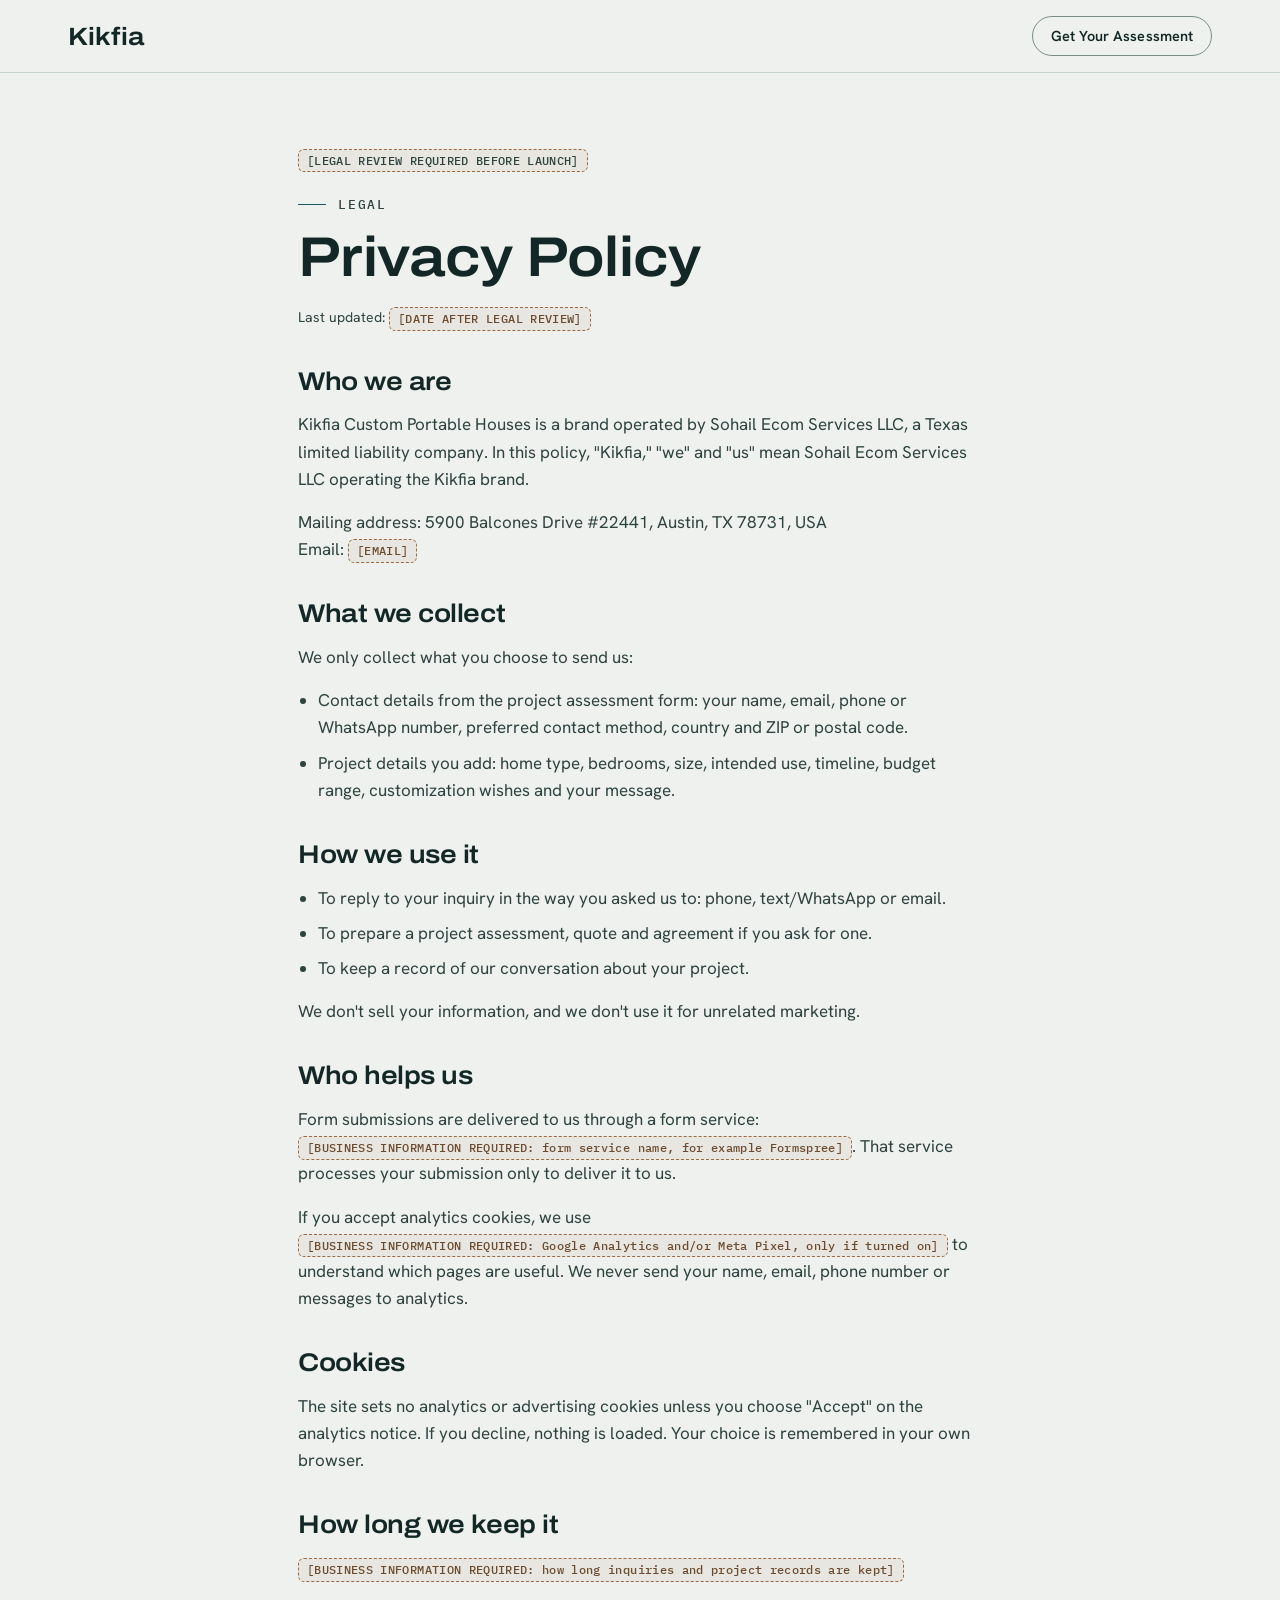
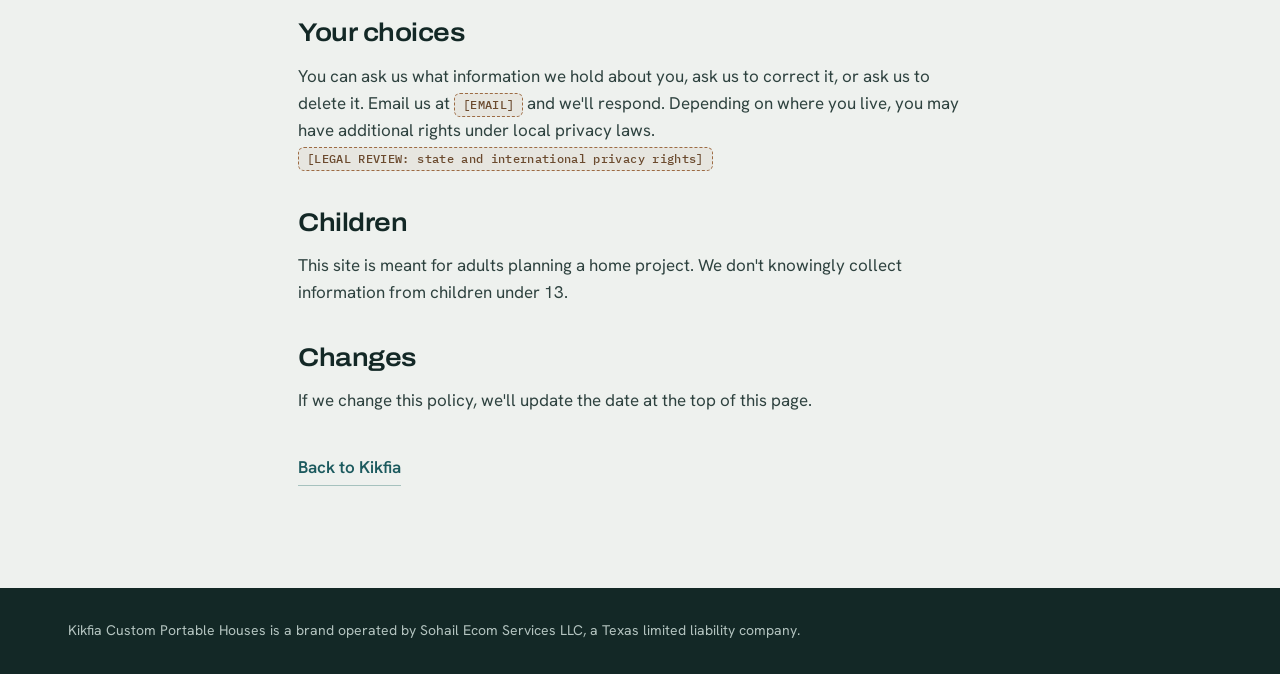
==== commit 5d5a90b3: "Simplify the page to the sections the business needs The owner asked for a short, simple page like t" ====
--- a/kikfia/privacy.html
+++ b/kikfia/privacy.html
@@ -31,9 +31,7 @@
     <ul>
       <li>Contact details from the project assessment form: your name, email, phone or WhatsApp number, preferred contact method, country and ZIP or postal code.</li>
       <li>Project details you add: home type, bedrooms, size, intended use, timeline, budget range, customization wishes and your message.</li>
-      <li>Your Property Check answers, if you send them with the form.</li>
     </ul>
-    <p>The Property Check itself runs in your browser. Your answers are not sent anywhere unless you submit the form.</p>
 
     <h2>How we use it</h2>
     <ul>
--- a/kikfia/assets/css/site.css
+++ b/kikfia/assets/css/site.css
@@ -39,6 +39,7 @@
 html{overflow-x:hidden;background:var(--canvas);color:var(--ink);scroll-padding-top:calc(var(--header-h) + 8px);-webkit-text-size-adjust:100%;text-size-adjust:100%}
 body{overflow-x:hidden;margin:0;font:400 17px/1.6 var(--f-body);color:var(--ink);-webkit-font-smoothing:antialiased;text-rendering:optimizeLegibility}
 html,body{overflow-x:clip}
+body{background:transparent}
 @media (prefers-reduced-motion:no-preference){html{scroll-behavior:smooth}}
 img,svg,video,picture{display:block;max-width:100%}
 img{height:auto}
@@ -125,8 +126,6 @@
 .pl-h{height:1.5px;transform-origin:left;transform:scaleX(0);transition:transform 1.4s var(--ease)}
 .in .pl-v,.in .pl-h,.in.pl-v,.in.pl-h{transform:none}
 .dark .pl-v,.dark .pl-h{background:var(--accent-on-dark)}
-.draw{stroke-dasharray:1;stroke-dashoffset:1;transition:stroke-dashoffset 1.8s var(--ease)}
-.in .draw{stroke-dashoffset:0}
 .breathe{animation:breathe 5.2s ease-in-out infinite;animation-delay:-1.6s}
 @keyframes breathe{0%,100%{opacity:.35;transform:scale(.8)}50%{opacity:1;transform:scale(1)}}
 
@@ -158,82 +157,67 @@
 .menu-sheet .btn{margin-top:auto}
 body.lock{overflow:hidden}
 
-/* ---------- hero ---------- */
+/* ---------- hero: autoplay drone loop behind the headline ---------- */
 .hero{position:relative}
 .hero-stage{position:relative;min-height:max(640px,100svh);overflow:hidden;isolation:isolate;display:flex}
 .hero-media{position:absolute;inset:0;z-index:-1;background:#DCE5E2}
-.hero-art,.hero-static,.hero-static img,.hero-poster,.hero-video{position:absolute;inset:0;width:100%;height:100%}
-.hero-static img{object-fit:cover;object-position:center 70%}
-.hero-poster{background-size:cover;background-position:center;opacity:0;transition:opacity .6s var(--ease)}
-.hero-video{object-fit:cover;opacity:0;transition:opacity .8s var(--ease);will-change:transform;transform:translateZ(0)}
-.video-ready .hero-video{opacity:1}
-.poster-ready .hero-poster{opacity:1}
+.hero-art,.hero-static,.hero-static img,.hero-video{position:absolute;inset:0;width:100%;height:100%}
+.hero-static img,.hero-video{object-fit:cover;object-position:center}
+.hero-video{opacity:0;transition:opacity .9s var(--ease)}
+.vid-on .hero-video,.vid-on .film-video{opacity:1}
 .hero-wash{position:absolute;inset:0;pointer-events:none;background:
-  radial-gradient(ellipse 75% 70% at 18% 38%,rgba(238,241,238,.72) 0,rgba(238,241,238,.38) 45%,rgba(238,241,238,0) 75%)}
+  radial-gradient(ellipse 64% 76% at 24% 40%,rgba(238,241,238,.88) 0,rgba(238,241,238,.64) 50%,rgba(238,241,238,0) 80%),
+  linear-gradient(90deg,rgba(238,241,238,.72) 0,rgba(238,241,238,.6) 36%,rgba(238,241,238,.22) 54%,rgba(238,241,238,0) 66%)}
 .band{position:relative;z-index:1;width:100%}
 .band-inner{max-width:var(--maxw);margin-inline:auto;padding-inline:var(--gutter)}
 .band-1{display:flex;align-items:center;padding-top:calc(var(--header-h) + 24px);padding-bottom:72px}
 .band-1 .band-inner{width:100%;display:grid;gap:22px;justify-items:start}
 .eyebrow{font:500 12.5px/1.3 var(--f-mono);letter-spacing:.16em;text-transform:uppercase;color:var(--text-2-strong);text-shadow:var(--halo);display:flex;align-items:center;gap:12px}
 .eyebrow::before{content:"";width:28px;height:1.5px;background:var(--accent)}
-.hero-h1{display:grid;font-size:clamp(42px,6.4vw,88px);line-height:.98;letter-spacing:-.024em;max-width:11.5ch;text-shadow:var(--halo)}
-.hero-h1>span{grid-area:1/1}
-.h1-soft{filter:blur(10px);opacity:0}
+.hero-h1{font-size:clamp(42px,6.4vw,88px);line-height:.98;letter-spacing:-.024em;max-width:11.5ch;text-shadow:var(--halo)}
 .hero-sub{font-size:clamp(17px,1.35vw,19.5px);line-height:1.55;color:var(--text-2-strong);max-width:46ch;text-shadow:var(--halo);font-weight:450}
-.band-2,.band-3{display:none}
+.js .band-1 .band-inner>*{animation:rise .9s var(--ease) both}
+.js .band-1 .hero-h1{animation-delay:.08s}
+.js .band-1 .hero-sub{animation-delay:.18s}
+.js .band-1 .btn-row{animation-delay:.28s}
+@keyframes rise{from{opacity:0;transform:translateY(18px)}to{opacity:1;transform:none}}
+.hero .btn-ghost{background:rgba(246,248,246,.78);border-color:rgba(19,40,38,.4)}
+.hero .btn-ghost:hover{background:rgba(246,248,246,.95);border-color:var(--ink)}
 .render-tag{position:absolute;right:var(--gutter);bottom:20px;z-index:2;font:500 11px/1 var(--f-mono);letter-spacing:.1em;text-transform:uppercase;color:var(--text-2-strong);background:rgba(246,248,246,.82);border-radius:999px;padding:7px 11px}
-.hero-ring{position:absolute;left:50%;bottom:28px;z-index:2;width:40px;height:40px;margin-left:-20px;color:var(--accent)}
-.hero-ring svg{width:40px;height:40px;transform:rotate(-90deg)}
-.hero-ring circle{fill:none;stroke-width:3}
-.ring-track{stroke:rgba(28,90,94,.18)}
-.ring-fill{stroke:currentColor;stroke-dasharray:126;stroke-dashoffset:var(--ld,126);stroke-linecap:round;transition:stroke-dashoffset .2s linear}
+.hero-tag{right:calc(var(--gutter) + 54px);bottom:28px}
+.vid-toggle{position:absolute;z-index:3;width:44px;height:44px;border-radius:50%;display:flex;align-items:center;justify-content:center;color:var(--ink);background:rgba(246,248,246,.86);border:1px solid rgba(19,40,38,.18);cursor:pointer;transition:background .2s var(--ease)}
+.vid-toggle:hover{background:var(--raised)}
+.vid-toggle .ic{width:18px;height:18px;stroke-width:2}
+.vid-toggle .ic-play{display:none;fill:currentColor;stroke-width:1.4}
+.vid-toggle.is-paused .ic-pause{display:none}
+.vid-toggle.is-paused .ic-play{display:block}
+.hero-toggle{right:var(--gutter);bottom:18px}
 .scroll-cue{position:absolute;left:50%;bottom:22px;z-index:2;width:44px;height:44px;margin-left:-22px;border-radius:50%;display:flex;align-items:center;justify-content:center;color:var(--ink);background:rgba(246,248,246,.7)}
 .scroll-cue .ic{animation:cue 2.8s var(--ease-io) infinite;animation-delay:-.6s}
 @keyframes cue{0%,100%{transform:translateY(-2px)}50%{transform:translateY(4px)}}
-
-/* scrub mode: only when the page has a video AND no still-hero gate matches (JS adds .scrub) */
-.scrub .hero{height:420vh}
-.scrub .hero-stage{position:sticky;top:0;height:100vh;min-height:0;display:block}
-.scrub .band{position:absolute;inset:0;display:flex;align-items:center;padding:var(--header-h) 0 40px;opacity:var(--op,0);pointer-events:none}
-.scrub .band.live .btn{pointer-events:auto}
-.scrub .band-2,.scrub .band-3{display:flex}
-.scrub .band::before{content:"";position:absolute;inset:-4%;pointer-events:none;opacity:calc(.25 + .75 * var(--k,1));background:radial-gradient(ellipse 58% 56% at 27% 50%,rgba(238,241,238,var(--scrim,.7)) 0%,rgba(238,241,238,calc(var(--scrim,.7) * .62)) 46%,rgba(238,241,238,0) 76%)}
-.scrub .band-1{padding-top:var(--header-h)}
-.scrub .h1-soft{opacity:calc(1 - var(--k,1))}
-.scrub .h1-sharp{opacity:var(--k,1)}
-.scrub .band-1 .hero-sub,.scrub .band-1 .btn-row,.scrub .band-1 .eyebrow{opacity:clamp(0,(var(--k,1) - .35) * 2.2,1)}
-.band-line{font:620 clamp(38px,5.4vw,76px)/1.02 var(--f-display);font-stretch:112%;letter-spacing:-.02em;max-width:12ch;text-shadow:var(--halo);padding-inline:var(--gutter);margin-left:max(0px,calc((100vw - var(--maxw)) / 2))}
-.split .w{display:inline-block;white-space:nowrap}
-.band-2 .w{--kc:clamp(0,(var(--k,0) - var(--th,0)) * 2.8,1);opacity:var(--kc);transform:translateY(calc((1 - var(--kc)) * -26px))}
-.band-3 .band-inner{display:grid;gap:20px;justify-items:start;width:100%}
-.settle-line{font:620 clamp(34px,4.6vw,66px)/1.03 var(--f-display);font-stretch:112%;letter-spacing:-.02em;max-width:13ch;text-shadow:var(--halo)}
-.band-3 .w{--kc:clamp(0,(var(--k,0) - var(--th,0)) * 3,1);opacity:var(--kc);transform:translateY(calc((1 - var(--kc)) * 28px))}
-.settle-sub{font-size:clamp(17px,1.4vw,20px);color:var(--text-2-strong);max-width:40ch;text-shadow:var(--halo);font-weight:450;opacity:clamp(0,(var(--k,0) - .66) * 4,1)}
-.settle-ctas{opacity:clamp(0,(var(--k,0) - .78) * 5,1)}
-.hero-line{position:absolute;bottom:0;height:16vh;left:calc(max(var(--gutter),(100vw - var(--maxw)) / 2 + var(--gutter)));transition:none;transform:scaleY(clamp(0,(var(--k,0) - .82) * 6,1))}
-.scrub .band-1 .band-inner,.scrub .band-3 .band-inner{position:relative}
-
-/* the five still-hero gates: character-for-character the same strings as hero.js */
-@media (max-width: 720px), (orientation: portrait) and (max-width: 1024px), (orientation: portrait) and (pointer: coarse), (orientation: landscape) and (pointer: coarse) and (max-height: 560px), (prefers-reduced-motion: reduce){
-  .scrub .hero{height:auto}
-  .scrub .hero-stage{position:relative;height:auto;min-height:max(640px,100svh);display:flex}
-  .scrub .band{position:relative;opacity:1;pointer-events:auto}
-  .scrub .band::before{display:none}
-  .scrub .band-2,.scrub .band-3{display:none}
-  .scrub .h1-soft{opacity:0}
-  .scrub .h1-sharp,.scrub .band-1 .hero-sub,.scrub .band-1 .btn-row,.scrub .band-1 .eyebrow{opacity:1}
-  .hero-video,.hero-poster,.hero-ring{display:none}
-}
 @media (max-width:720px){
   .hero-stage{min-height:92svh}
-  .band-1{align-items:stretch;padding-top:calc(var(--header-h) + 8px);padding-bottom:52px}
+  .band-1{align-items:stretch;padding-top:calc(var(--header-h) + 8px);padding-bottom:70px}
   .band-1 .band-inner{display:flex;flex-direction:column;align-items:flex-start;gap:16px}
   .band-1 .btn-row{margin-top:auto;width:100%;flex-direction:column;align-items:stretch;padding-top:24px}
-  .hero-wash{background:linear-gradient(180deg,rgba(238,241,238,.86) 0%,rgba(238,241,238,.55) 34%,rgba(238,241,238,0) 58%,rgba(238,241,238,0) 70%,rgba(238,241,238,.5) 100%)}
+  .hero-wash{background:linear-gradient(180deg,rgba(238,241,238,.94) 0%,rgba(238,241,238,.84) 42%,rgba(238,241,238,.4) 58%,rgba(238,241,238,0) 68%,rgba(238,241,238,0) 74%,rgba(238,241,238,.55) 100%)}
   .render-tag{bottom:auto;top:calc(var(--header-h) + 2px);right:var(--gutter)}
-  .hero-tag{top:auto;bottom:14px;right:50%;transform:translateX(50%)}
+  .hero-tag{top:auto;bottom:22px;right:auto;left:var(--gutter)}
+  .hero-toggle{bottom:12px}
+  .scroll-cue{display:none}
 }
-@media (max-height:560px) and (min-width:721px){.scroll-cue,.hero-ring{display:none}}
+@media (max-height:560px) and (min-width:721px){.scroll-cue{display:none}}
+
+/* ---------- inside walk-through video ---------- */
+.film{display:grid;gap:12px;margin-bottom:clamp(28px,3.4vw,44px)}
+.film-frame{position:relative;aspect-ratio:16/9;border-radius:var(--r);overflow:hidden;background:var(--panel)}
+.film-poster,.film-poster img,.film-video{position:absolute;inset:0;width:100%;height:100%}
+.film-poster img,.film-video{object-fit:cover}
+.film-video{opacity:0;transition:opacity .7s var(--ease)}
+.film-tag{top:14px;left:14px;right:auto;bottom:auto}
+.film-toggle{right:14px;bottom:14px}
+.film-cap{font-weight:500;font-size:15.5px}
+@media (max-width:720px){.film-frame{aspect-ratio:4/3}}
 
 /* ---------- media placeholders ---------- */
 .media{position:relative;overflow:hidden;background:var(--panel)}
@@ -243,9 +227,24 @@
 .media-ph .ic-l{width:56px;height:56px;stroke:var(--accent-muted);stroke-width:1.2;--acc:var(--accent-muted)}
 .dark .media-ph{background:linear-gradient(160deg,#1E3936,#16302D)}
 
-/* ---------- 2 · homes ---------- */
+/* ---------- homes ---------- */
 .pl-lead{position:absolute;top:0;height:calc(clamp(110px,13vw,170px) + 8px);left:calc(max(var(--gutter),(100vw - var(--maxw)) / 2 + var(--gutter)))}
-.homes{padding-top:clamp(110px,13vw,170px)}
+.plan{padding-top:clamp(110px,13vw,170px)}
+.plan-steps{--pg:clamp(24px,4vw,56px);position:relative;display:grid;grid-template-columns:repeat(3,minmax(0,1fr));gap:var(--pg)}
+.plan-line{position:absolute;left:28px;right:calc((100% - 2 * var(--pg)) / 3 - 28px);top:27px}
+.plan-step{position:relative;display:grid;gap:10px;align-content:start;padding-top:76px}
+.plan-n{position:absolute;top:0;left:0;width:56px;height:56px;border-radius:50%;display:grid;place-items:center;background:var(--raised);border:1.5px solid var(--accent);color:var(--accent);font:600 24px/1 var(--f-display);font-stretch:112%}
+.plan-step h3{font-size:clamp(21px,1.9vw,26px)}
+.plan-step p{color:var(--text-2);max-width:34ch}
+.plan-cta{margin-top:clamp(36px,4vw,56px);gap:16px 28px}
+@media (max-width:860px){
+  .plan-steps{grid-template-columns:minmax(0,1fr);gap:28px;padding-left:76px}
+  .plan-line{left:27px;right:auto;top:28px;bottom:28px}
+  .plan-line .pl-h{width:1.5px;height:100%;transform-origin:top;transform:scaleY(0)}
+  .in .plan-line .pl-h{transform:none}
+  .plan-step{padding-top:0;min-height:56px}
+  .plan-n{left:-76px}
+}
 .tabs-scroll{margin:0 calc(var(--gutter) * -1) 28px;padding-inline:var(--gutter);overflow-x:auto;scrollbar-width:none;-webkit-mask-image:linear-gradient(90deg,transparent 0,#000 var(--gutter),#000 calc(100% - var(--gutter)),transparent 100%);mask-image:linear-gradient(90deg,transparent 0,#000 var(--gutter),#000 calc(100% - var(--gutter)),transparent 100%)}
 .tabs-scroll::-webkit-scrollbar{display:none}
 .tabs{display:flex;gap:8px;width:max-content;padding-block:4px}
@@ -281,7 +280,7 @@
 @media (max-width:760px){.card.wide{grid-template-columns:minmax(0,1fr)}.card.wide .media{aspect-ratio:4/3;min-height:0}}
 .render-note{margin-top:22px}
 
-/* ---------- 3 · inside ---------- */
+/* ---------- inside ---------- */
 .gallery{position:relative}
 .gallery-tag{position:absolute;top:14px;left:14px;right:auto;bottom:auto;z-index:3}
 .strip{display:flex;gap:clamp(12px,1.6vw,20px);overflow-x:auto;scroll-snap-type:x mandatory;scroll-padding-inline:var(--gutter);padding-inline:max(var(--gutter),calc((100vw - var(--maxw)) / 2 + var(--gutter)));margin-inline:calc(50% - 50vw);padding-bottom:6px;scrollbar-width:thin;scrollbar-color:var(--line-strong) transparent}
@@ -296,157 +295,21 @@
 .strip-btn.prev .ic{transform:scaleX(-1)}
 @media (max-width:720px){.shot .media,.shot.big .media{height:auto;width:78vw;aspect-ratio:4/5}.strip-nav{display:none}}
 
-/* ---------- 4 · customize ---------- */
-.cz{display:grid;grid-template-columns:minmax(0,1.05fr) minmax(0,1fr);gap:clamp(28px,4vw,64px);align-items:start}
-@media (max-width:960px){.cz{grid-template-columns:minmax(0,1fr)}}
-.cz-plan{background:var(--raised);border:1px solid var(--line);border-radius:var(--r);padding:clamp(16px,2.4vw,32px);display:grid;gap:12px}
-.plan-svg{width:100%;height:auto;overflow:visible}
-.plan-svg path,.plan-svg rect,.plan-svg circle{fill:none;stroke:var(--ink);stroke-width:1.6;stroke-linecap:round;stroke-linejoin:round;transition:stroke .4s var(--ease),fill .4s var(--ease),opacity .4s var(--ease)}
-.plan-svg .thick{stroke-width:3}
-.plan-svg .dash{stroke-width:1.2;stroke:var(--line-strong)}
-.in .plan-svg .dash{stroke-dasharray:5 6;stroke-dashoffset:0;transition:none}
-.plan-svg .zf{stroke:none;fill:rgba(28,90,94,0)}
-.plan-svg .dims path{stroke:var(--line-strong);stroke-width:1}
-.plan-svg .hatch{stroke:var(--line);stroke-width:1}
-.plan-svg .sym{stroke:var(--text-2);stroke-width:1.3}
-.plan-svg .door{stroke:var(--text-2);stroke-width:1.2;stroke-dasharray:3 3}
-.plan-svg .door-leaf{stroke:var(--ink);stroke-width:1.8}
-.plan-svg .win{stroke:var(--accent-muted);stroke-width:6;stroke-linecap:butt}
-.plan-svg text{font:500 9px var(--f-mono);letter-spacing:.12em;fill:var(--text-2);text-anchor:middle}
-.plan-svg text.small{font-size:8px}
-.z.on .zf{fill:rgba(28,90,94,.13)}
-.z.on path,.z.on rect,.z.on circle{stroke:var(--accent)}
-.z.on .win{stroke:var(--accent)}
-.z.on .hatch{stroke:var(--accent-muted)}
-.cz-panel{display:grid;gap:22px}
-.cz-tabs{display:grid;grid-template-columns:repeat(5,minmax(0,1fr));gap:8px}
-@media (max-width:560px){.cz-tabs{grid-template-columns:repeat(2,minmax(0,1fr))}}
-.cz-tab{display:grid;justify-items:center;gap:8px;padding:14px 6px 12px;min-height:84px;border-radius:12px;border:1.5px solid var(--line);background:var(--raised);font-weight:500;font-size:14px;line-height:1.2;text-align:center;cursor:pointer;transition:border-color .3s var(--ease),background-color .3s var(--ease),color .3s var(--ease)}
-@media (max-width:560px){.cz-tab{grid-template-columns:auto 1fr;justify-items:start;align-items:center;text-align:left;min-height:56px;padding:10px 14px}}
-.cz-tab .ic-l{width:30px;height:30px}
-.cz-tab:hover{border-color:var(--line-strong)}
-.cz-tab[aria-selected="true"]{background:var(--ink);border-color:var(--ink);color:var(--canvas)}
-.cz-tab[aria-selected="true"] .ic-l{stroke:var(--canvas);--acc:var(--accent-on-dark)}
-.cz-detail{display:grid;gap:12px;padding:24px;border-radius:var(--r);background:var(--raised);border:1px solid var(--line);min-height:190px;align-content:start}
-.cz-detail h3{font-size:24px}
-.cz-detail p{color:var(--text-2)}
-.chiplist{display:flex;flex-wrap:wrap;gap:8px;margin-top:4px}
+/* ---------- delivery and installation photos (in the plan section) ---------- */
+.process-photos{position:relative;display:grid;grid-template-columns:repeat(2,minmax(0,1fr));gap:clamp(14px,2vw,24px);margin-top:clamp(36px,4vw,56px)}
+@media (max-width:720px){.process-photos{grid-template-columns:minmax(0,1fr)}}
+.proc{display:grid;gap:10px}
+.proc .media{aspect-ratio:16/9;border-radius:var(--r)}
+.proc figcaption{font-weight:500;font-size:15.5px}
+.proc-tag{top:12px;left:12px;right:auto;bottom:auto}
+
+/* ---------- make it yours (homes) ---------- */
+.make-it{display:flex;flex-wrap:wrap;align-items:center;gap:12px 16px;margin-top:clamp(28px,3vw,40px);padding:20px 22px;border:1px solid var(--line);border-radius:var(--r);background:var(--raised)}
+.make-it-h{font-weight:600}
+.chiplist{display:flex;flex-wrap:wrap;gap:8px}
 .chiplist li{font-size:14.5px;padding:7px 13px;border-radius:999px;background:var(--canvas);border:1px solid var(--line)}
-.chiplist li.unv{border-style:dashed;border-color:var(--cedar)}
-
-/* ---------- 5 · included ---------- */
-.inc-switch{display:none}
-.inc-cols{display:grid;grid-template-columns:repeat(3,minmax(0,1fr));gap:clamp(14px,2vw,24px)}
-.inc-col{background:var(--raised);border-radius:var(--r);padding:clamp(22px,2.4vw,30px);display:grid;gap:8px;align-content:start;border:1px solid var(--line)}
-.inc-sub{color:var(--text-2);font-size:15.5px;margin-bottom:10px}
-.inc-list{display:grid;gap:2px}
-.inc-list li{display:flex;align-items:center;gap:12px;padding:9px 0;border-bottom:1px solid var(--line);font-size:16px}
-.inc-list li:last-child{border-bottom:0}
-.inc-list .ic{width:18px;height:18px;color:var(--accent)}
-.inc-list li.unv span{text-decoration:underline dashed var(--cedar) 1px;text-underline-offset:5px}
-.inc-col .ph{justify-self:start;margin-bottom:6px}
-.inc-note{margin-top:22px;font-weight:500}
-@media (max-width:860px){
-  .inc-switch{display:flex;gap:6px;padding:5px;border-radius:999px;background:var(--raised);border:1px solid var(--line);margin-bottom:16px;overflow-x:auto}
-  .inc-switch button{flex:1;min-height:44px;border:0;border-radius:999px;background:transparent;font-weight:600;font-size:14.5px;padding:0 12px;white-space:nowrap;cursor:pointer}
-  .inc-switch button[aria-selected="true"]{background:var(--ink);color:var(--canvas)}
-  .inc-cols{grid-template-columns:minmax(0,1fr)}
-  .js .inc-col:not(.active){display:none}
-}
-.cost{margin-top:clamp(56px,7vw,96px);display:grid;grid-template-columns:minmax(0,1fr) minmax(0,1.25fr);gap:28px clamp(32px,5vw,72px);align-items:start;padding-top:clamp(36px,4vw,56px);border-top:1.5px solid var(--line-strong)}
-.cost-h{font-size:clamp(24px,2.6vw,34px);grid-column:1}
-.cost-copy{grid-column:1;display:grid;gap:12px;color:var(--text-2-strong)}
-.cost-grid{grid-column:2;grid-row:1/span 2;display:grid;grid-template-columns:repeat(4,minmax(0,1fr));gap:12px}
-.cost-grid li{display:grid;gap:12px;justify-items:start;align-content:start;padding:18px 16px;border-radius:12px;background:var(--raised);border:1px solid var(--line);font-weight:500;font-size:15px;line-height:1.25}
-@media (max-width:960px){.cost{grid-template-columns:minmax(0,1fr)}.cost-grid{grid-column:1;grid-row:auto;grid-template-columns:repeat(4,minmax(0,1fr))}}
-@media (max-width:560px){.cost-grid{grid-template-columns:repeat(2,minmax(0,1fr))}}
-
-/* ---------- 6 · property check ---------- */
-.pc-grid{display:grid;grid-template-columns:minmax(0,.85fr) minmax(0,1.15fr);gap:clamp(32px,5vw,80px);align-items:start}
-@media (max-width:960px){.pc-grid{grid-template-columns:minmax(0,1fr)}}
-.pc-head{margin-bottom:0}
-.pc-photo .media{border-radius:var(--r);aspect-ratio:3/2;margin-top:12px}
-@media (max-width:960px){.pc-photo{display:none}}
-.pc-card{background:var(--ink-2);border:1px solid var(--line-dark);border-radius:20px;padding:clamp(22px,3vw,40px);display:grid;gap:22px;scroll-margin-top:calc(var(--header-h) + 16px)}
-.pc-progress{position:relative;height:14px;display:flex;align-items:center}
-.pc-track{position:absolute;left:0;right:0;height:1.5px;background:rgba(180,196,192,.25)}
-.pc-fill{position:absolute;inset:0;background:var(--accent-on-dark);transform-origin:left;transform:scaleX(var(--pc,0));transition:transform .7s var(--ease)}
-.pc-ticks{position:absolute;inset:0;display:flex;justify-content:space-between}
-.pc-ticks i{width:9px;height:9px;border-radius:50%;background:var(--ink-2);border:1.5px solid rgba(180,196,192,.5);transition:background-color .4s var(--ease),border-color .4s var(--ease)}
-.pc-ticks i.done{background:var(--accent-on-dark);border-color:var(--accent-on-dark)}
-.pc-count{color:var(--on-dark-2)}
-.pc-count b{font-weight:500;color:var(--on-dark)}
-.pc-step{border:0;margin:0;padding:0;min-width:0;display:grid;gap:18px}
-.pc-step legend{font:600 clamp(24px,2.6vw,32px)/1.15 var(--f-display);font-stretch:112%;letter-spacing:-.012em;margin-bottom:18px;padding:0;text-wrap:balance}
-.js .pc-step.entering{animation:stepIn .55s var(--ease) both}
-@keyframes stepIn{from{opacity:0;transform:translateX(18px)}to{opacity:1;transform:none}}
-.chips{display:flex;flex-wrap:wrap;gap:10px}
-.chip{position:relative;display:inline-flex}
-.chip input{position:absolute;opacity:0;inset:0;width:100%;height:100%;margin:0;cursor:pointer}
-.chip span{display:inline-flex;align-items:center;min-height:48px;padding:10px 18px;border-radius:999px;border:1.5px solid rgba(180,196,192,.5);color:var(--on-dark);font-weight:500;font-size:15.5px;line-height:1.25;transition:background-color .25s var(--ease),border-color .25s var(--ease),color .25s var(--ease)}
-.chip:hover span{border-color:var(--on-dark)}
-.chip input:checked+span{background:var(--accent-on-dark);border-color:var(--accent-on-dark);color:var(--ink)}
-.chip input:focus-visible+span{outline:2.5px solid var(--accent-on-dark);outline-offset:3px}
-.pc-nav{display:flex;justify-content:space-between;gap:12px;padding-top:8px;border-top:1px solid var(--line-dark)}
-.pc-nav .btn{min-width:120px}
-.pc-nav [data-pc-back].invisible{visibility:hidden}
-.pc-result{display:grid;gap:22px}
-.pc-result:focus{outline:none}
-.pc-result-h{font-size:clamp(26px,2.8vw,36px)}
-.pc-suggest{font-size:18px;color:var(--on-dark-2)}
-.pc-suggest strong{color:var(--on-dark);font-weight:600}
-.pc-lists{display:grid;grid-template-columns:repeat(2,minmax(0,1fr));gap:24px}
-@media (max-width:640px){.pc-lists{grid-template-columns:minmax(0,1fr)}}
-.pc-result h4{font:500 12.5px/1.3 var(--f-mono);letter-spacing:.12em;text-transform:uppercase;color:var(--on-dark-2);margin-bottom:12px}
-.pc-result ul{display:grid;gap:8px}
-.pc-result li{display:flex;gap:10px;align-items:baseline;font-size:16px}
-.pc-result li::before{content:"";width:12px;height:1.5px;background:var(--accent-on-dark);flex:none;transform:translateY(-4px)}
-.pc-next{display:grid;gap:12px;padding:22px;border-radius:14px;background:rgba(140,199,194,.08);border:1px solid rgba(140,199,194,.3)}
-
-/* form fields (shared) */
-.field{display:grid;gap:7px;min-width:0;border:0;margin:0;padding:0}
-.field-row{display:grid;grid-template-columns:repeat(2,minmax(0,1fr));gap:14px}
-@media (max-width:560px){.field-row{grid-template-columns:minmax(0,1fr)}}
-.field-short{max-width:300px}
-.field label,.field legend{font-weight:600;font-size:14.5px;padding:0}
-input[type=text],input[type=email],input[type=tel],select,textarea{width:100%;min-height:50px;padding:12px 14px;border-radius:var(--r-sm);border:1.5px solid var(--line-strong);background:var(--canvas);font-size:16px;line-height:1.35;transition:border-color .25s var(--ease),box-shadow .25s var(--ease);appearance:none;-webkit-appearance:none}
-select{background-image:url("data:image/svg+xml,%3Csvg xmlns='http://www.w3.org/2000/svg' viewBox='0 0 24 24' fill='none' stroke='%23132826' stroke-width='1.8' stroke-linecap='round' stroke-linejoin='round'%3E%3Cpath d='M6 9l6 6 6-6'/%3E%3C/svg%3E");background-repeat:no-repeat;background-position:right 12px center;background-size:18px;padding-right:40px}
-textarea{resize:vertical;min-height:96px}
-input:focus,select:focus,textarea:focus{outline:none;border-color:var(--accent);box-shadow:0 0 0 3px rgba(28,90,94,.22)}
-.dark input[type=text],.dark select{background-color:rgba(238,241,238,.06);border-color:rgba(180,196,192,.5);color:var(--on-dark)}
-.dark select{background-image:url("data:image/svg+xml,%3Csvg xmlns='http://www.w3.org/2000/svg' viewBox='0 0 24 24' fill='none' stroke='%23EEF1EE' stroke-width='1.8' stroke-linecap='round' stroke-linejoin='round'%3E%3Cpath d='M6 9l6 6 6-6'/%3E%3C/svg%3E")}
-.dark select option{color:var(--ink);background:var(--raised)}
-.dark input:focus,.dark select:focus{border-color:var(--accent-on-dark);box-shadow:0 0 0 3px rgba(140,199,194,.25)}
-.dark .field label{color:var(--on-dark)}
-.invalid input,.invalid select,input.invalid,select.invalid{border-color:var(--error)}
-.err{color:var(--error);font-size:14px;font-weight:500}
-
-/* ---------- 7 · how it works ---------- */
-.how-grid{display:grid;grid-template-columns:minmax(0,.9fr) minmax(0,1.1fr);gap:clamp(36px,6vw,96px);align-items:start}
-@media (max-width:960px){.how-grid{grid-template-columns:minmax(0,1fr)}}
-.how-head{position:sticky;top:calc(var(--header-h) + 40px);margin-bottom:0}
-@media (max-width:960px){.how-head{position:static}}
-.how-note{font-size:15.5px;color:var(--text-2-strong);padding:16px 18px;border-left:2px solid var(--accent);background:var(--raised);border-radius:0 var(--r-sm) var(--r-sm) 0;max-width:46ch}
-.how-head .btn{justify-self:start}
-.steps{position:relative;display:grid;gap:clamp(26px,3vw,40px);padding-left:68px}
-.step{position:relative;display:block}
-.step h3{margin-bottom:6px}
-.step p{color:var(--text-2);max-width:48ch}
-.step-n{position:absolute;left:-68px;top:-6px;width:42px;height:42px;border-radius:50%;display:grid;place-items:center;font:500 12.5px/1 var(--f-mono);letter-spacing:.04em;background:var(--canvas);border:1.5px solid var(--line-strong);color:var(--text-2);transition:background-color .4s var(--ease),border-color .4s var(--ease),color .4s var(--ease)}
-.step.done .step-n{background:var(--accent);border-color:var(--accent);color:var(--raised)}
-.steps-line{position:absolute;left:20.25px;top:16px;bottom:24px;width:1.5px;background:var(--line);z-index:-1}
-.steps-line-fill{position:absolute;inset:0;background:var(--accent);transform-origin:top;transform:scaleY(var(--p,0))}
-
-/* ---------- 8 · after ---------- */
-.tiles{display:grid;grid-template-columns:repeat(4,minmax(0,1fr));gap:clamp(12px,1.6vw,20px)}
-@media (max-width:1024px){.tiles{grid-template-columns:repeat(2,minmax(0,1fr))}}
-@media (max-width:600px){.tiles{grid-template-columns:minmax(0,1fr)}}
-.tile{background:var(--raised);border:1px solid var(--line);border-radius:var(--r);padding:24px;display:grid;gap:12px;align-content:start}
-.tile h3{font-size:19px}
-.tile p{font-size:15.5px;color:var(--text-2)}
-.after-note{margin-top:24px;font-weight:500}
-
-/* ---------- 9 · kashan ---------- */
+
+/* ---------- kashan ---------- */
 .kashan-grid{display:grid;grid-template-columns:minmax(0,.9fr) minmax(0,1.1fr);gap:clamp(32px,6vw,96px);align-items:center}
 @media (max-width:860px){.kashan-grid{grid-template-columns:minmax(0,1fr)}}
 .kashan-photo .media{aspect-ratio:4/5;border-radius:20px}
@@ -466,48 +329,7 @@
 .contact-row a:hover{border-color:var(--ink)}
 .contact-row .ic{width:20px;height:20px;color:var(--accent)}
 
-/* ---------- 10 · payments ---------- */
-.timeline{position:relative;display:grid;grid-template-columns:repeat(3,minmax(0,1fr));gap:clamp(24px,4vw,56px)}
-.tl-line{position:absolute;left:0;right:0;top:8px}
-.tl-point{display:grid;gap:10px;align-content:start;padding-top:36px;position:relative}
-.tl-dot{position:absolute;top:0;left:0;width:18px;height:18px;border-radius:50%;background:var(--ink);border:1.5px solid var(--accent-on-dark)}
-.tl-point p{color:var(--on-dark-2)}
-@media (max-width:860px){
-  .timeline{grid-template-columns:minmax(0,1fr);padding-left:40px}
-  .tl-line{left:8px;right:auto;top:8px;bottom:8px}
-  .tl-line .pl-h{width:1.5px;height:100%;transform-origin:top;transform:scaleY(0)}
-  .in .tl-line .pl-h,.timeline.in .pl-h{transform:none}
-  .tl-point{padding-top:0}
-  .tl-dot{left:-40px}
-}
-.pay-foot{margin-top:clamp(36px,4vw,56px);display:grid;gap:18px;max-width:780px}
-.safety{display:grid;gap:8px;padding:18px 22px;border-radius:14px;background:var(--ink-2);border:1px solid var(--line-dark)}
-.safety::before{content:"Payment safety";font:500 12px/1 var(--f-mono);letter-spacing:.12em;text-transform:uppercase;color:var(--accent-on-dark)}
-
-/* ---------- 11 · why ---------- */
-.why-head{margin-bottom:clamp(28px,4vw,48px)}
-.why-photo .media{aspect-ratio:21/8;border-radius:20px;margin-bottom:clamp(36px,4vw,56px)}
-@media (max-width:720px){.why-photo .media{aspect-ratio:4/3}}
-.pillars{display:grid;grid-template-columns:repeat(5,minmax(0,1fr));gap:clamp(18px,2vw,28px)}
-@media (max-width:1100px){.pillars{grid-template-columns:repeat(3,minmax(0,1fr))}}
-@media (max-width:720px){.pillars{grid-template-columns:minmax(0,1fr)}}
-.pillar{display:grid;gap:12px;align-content:start;padding-top:22px;border-top:1.5px solid var(--line-strong)}
-.pillar h3{font-size:19px}
-.pillar p{font-size:15.5px;color:var(--text-2)}
-
-/* ---------- 12 · stories ---------- */
-.stories{padding-block:clamp(64px,8vw,104px)}
-.stories-inner{display:grid;justify-items:center;text-align:center;gap:18px;max-width:640px;margin-inline:auto}
-.stories-inner h2{font-size:clamp(28px,3.2vw,40px);max-width:none}
-.stories-inner p{color:var(--text-2)}
-.stories-inner .pl-h{width:64px;transform-origin:center}
-.reviews{display:grid;grid-template-columns:repeat(auto-fit,minmax(min(100%,300px),1fr));gap:20px;margin-top:32px;text-align:left;width:100%}
-.review{background:var(--raised);border:1px solid var(--line);border-radius:var(--r);padding:24px;display:grid;gap:12px}
-.review blockquote{font-size:17px}
-.review footer{font-size:14.5px;color:var(--text-2)}
-.verified{font:500 11px/1 var(--f-mono);letter-spacing:.1em;text-transform:uppercase;color:var(--accent)}
-
-/* ---------- 13 · faq ---------- */
+/* ---------- faq ---------- */
 .faq-grid{display:grid;grid-template-columns:minmax(0,.8fr) minmax(0,1.2fr);gap:clamp(32px,6vw,96px);align-items:start}
 @media (max-width:960px){.faq-grid{grid-template-columns:minmax(0,1fr)}}
 .faq-head{position:sticky;top:calc(var(--header-h) + 40px)}
@@ -522,7 +344,20 @@
 .faq-list details[open]::details-content{block-size:auto}
 .faq-a{display:grid;gap:12px;padding:0 0 24px;color:var(--text-2-strong);max-width:62ch}
 
-/* ---------- 14 · start / form ---------- */
+/* form fields (shared) */
+.field{display:grid;gap:7px;min-width:0;border:0;margin:0;padding:0}
+.field-row{display:grid;grid-template-columns:repeat(2,minmax(0,1fr));gap:14px}
+@media (max-width:560px){.field-row{grid-template-columns:minmax(0,1fr)}}
+.field-short{max-width:300px}
+.field label,.field legend{font-weight:600;font-size:14.5px;padding:0}
+input[type=text],input[type=email],input[type=tel],select,textarea{width:100%;min-height:50px;padding:12px 14px;border-radius:var(--r-sm);border:1.5px solid var(--line-strong);background:var(--canvas);font-size:16px;line-height:1.35;transition:border-color .25s var(--ease),box-shadow .25s var(--ease);appearance:none;-webkit-appearance:none}
+select{background-image:url("data:image/svg+xml,%3Csvg xmlns='http://www.w3.org/2000/svg' viewBox='0 0 24 24' fill='none' stroke='%23132826' stroke-width='1.8' stroke-linecap='round' stroke-linejoin='round'%3E%3Cpath d='M6 9l6 6 6-6'/%3E%3C/svg%3E");background-repeat:no-repeat;background-position:right 12px center;background-size:18px;padding-right:40px}
+textarea{resize:vertical;min-height:96px}
+input:focus,select:focus,textarea:focus{outline:none;border-color:var(--accent);box-shadow:0 0 0 3px rgba(28,90,94,.22)}
+.invalid input,.invalid select,input.invalid,select.invalid{border-color:var(--error)}
+.err{color:var(--error);font-size:14px;font-weight:500}
+
+/* ---------- start / form ---------- */
 .start{padding-top:0}
 .start-image{position:relative;height:clamp(260px,36vw,520px);overflow:hidden;background:#DCE5E2}
 .start-image .media,.start-image img,.start-art{position:absolute;inset:0;width:100%;height:100%}
@@ -616,11 +451,8 @@
   *,*::before,*::after{animation:none!important;transition:none!important;scroll-behavior:auto!important}
   .js .reveal{opacity:1;transform:none}
   .pl-v,.pl-h{transform:none}
-  .draw,.roofline path{stroke-dashoffset:0}
-  .steps-line-fill{transform:none}
-  .step .step-n{background:var(--accent);border-color:var(--accent);color:var(--raised)}
+  .roofline path{stroke-dashoffset:0}
   .env-glow{transform:translate3d(20vmax,10vmax,0)}
-  .hero-line{transform:none}
 }
 
 /* ---------- legal pages ---------- */
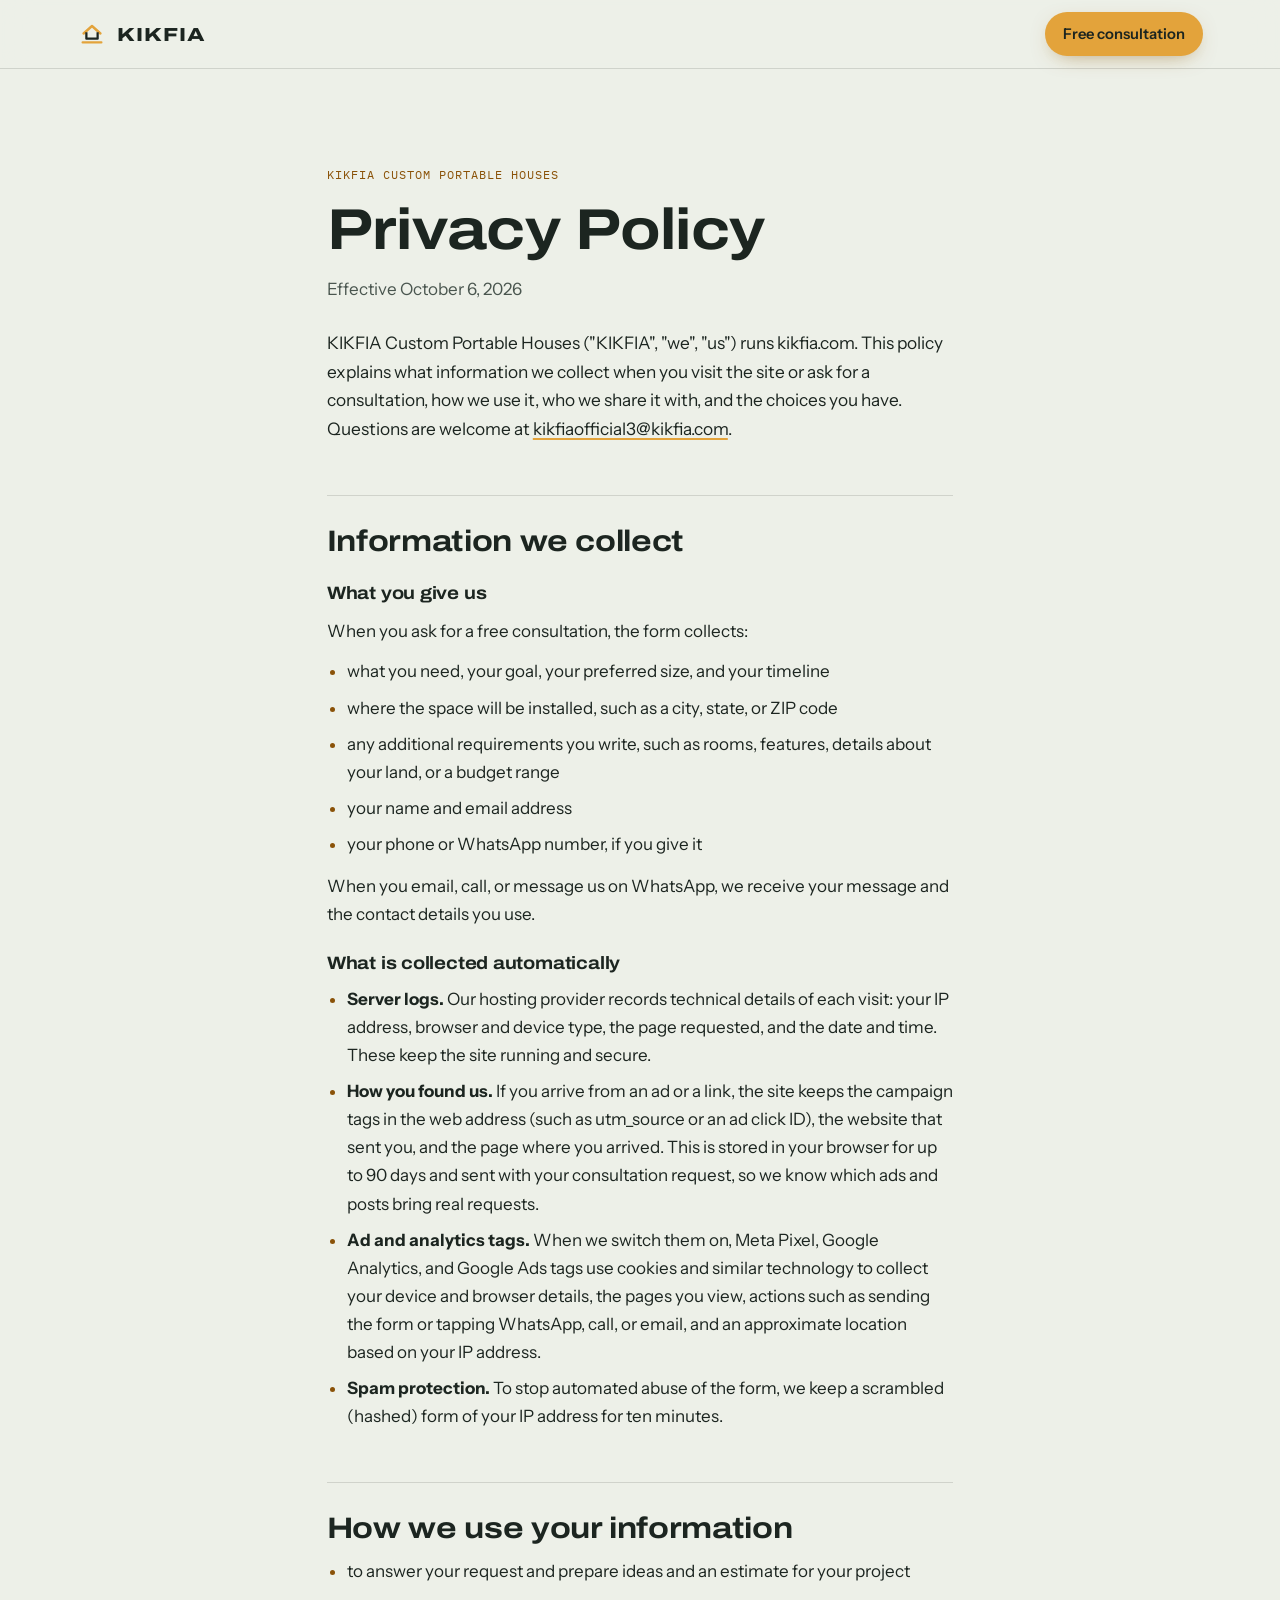
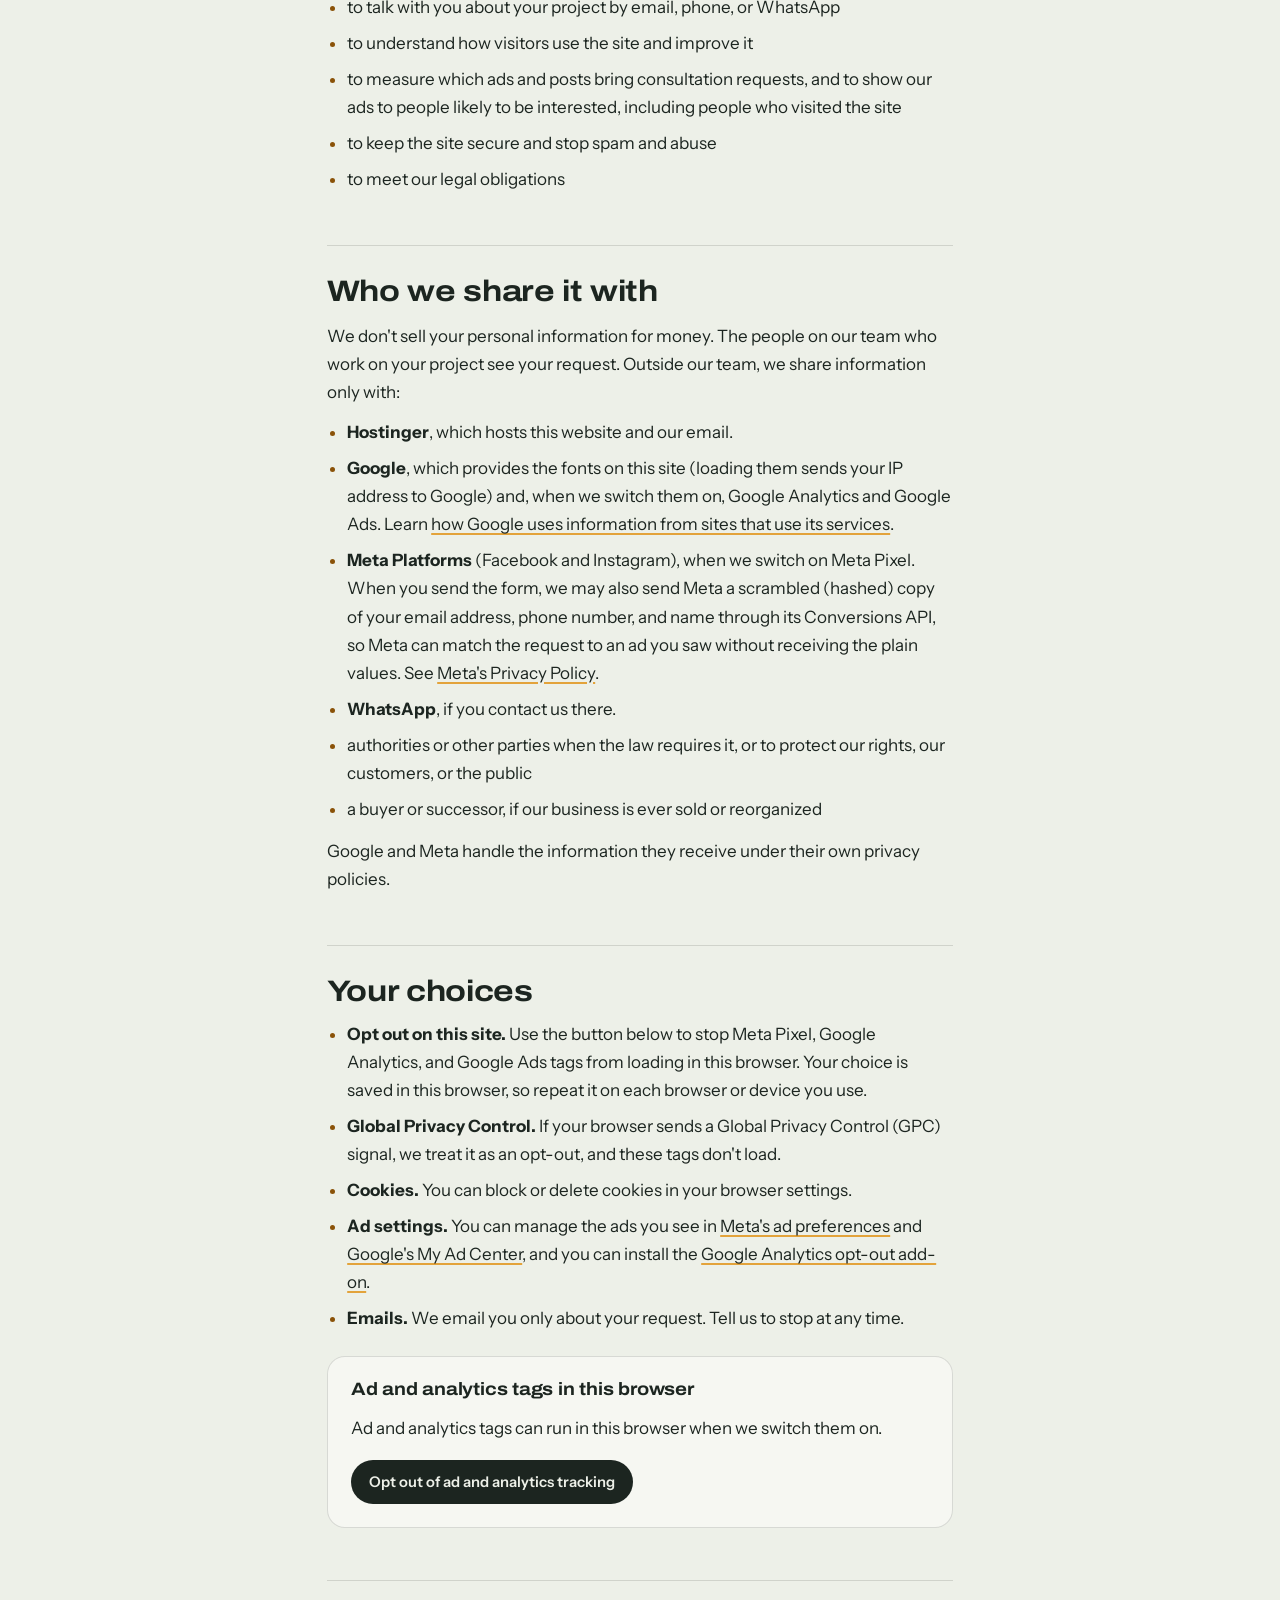
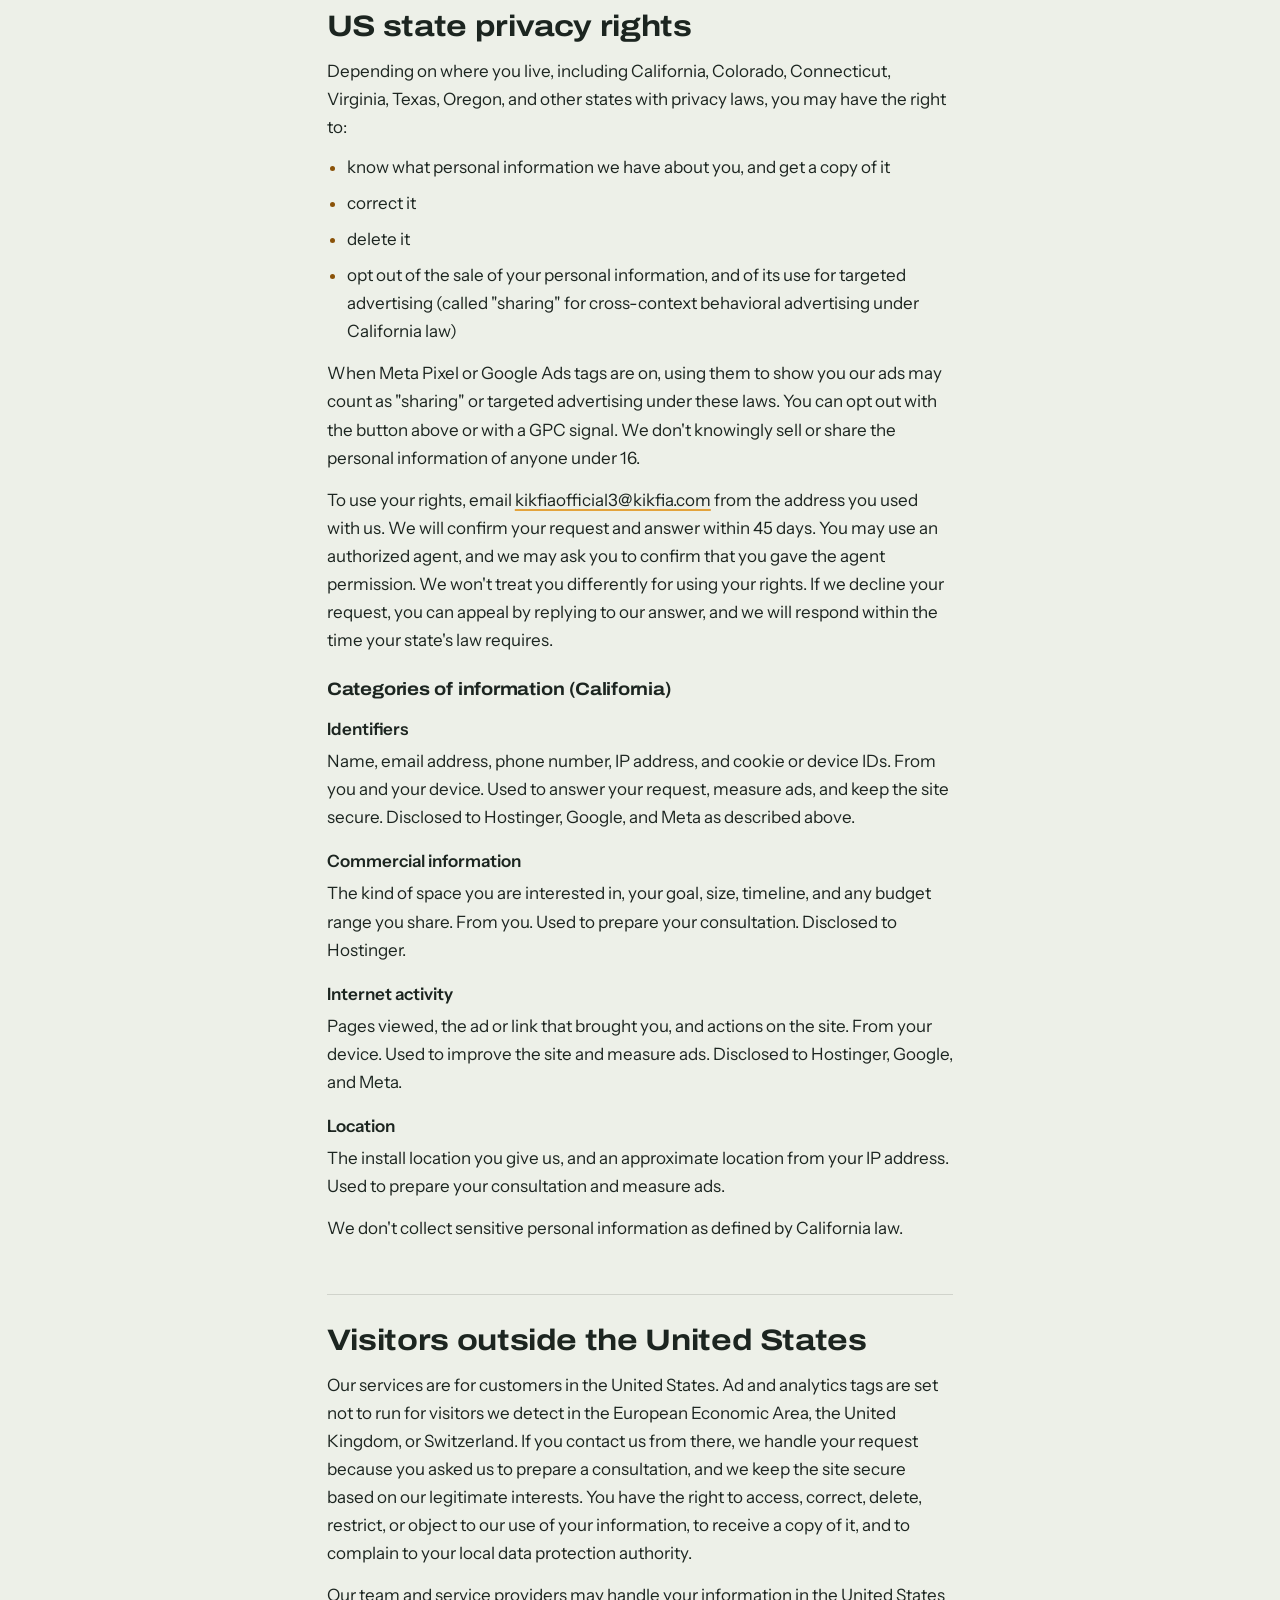
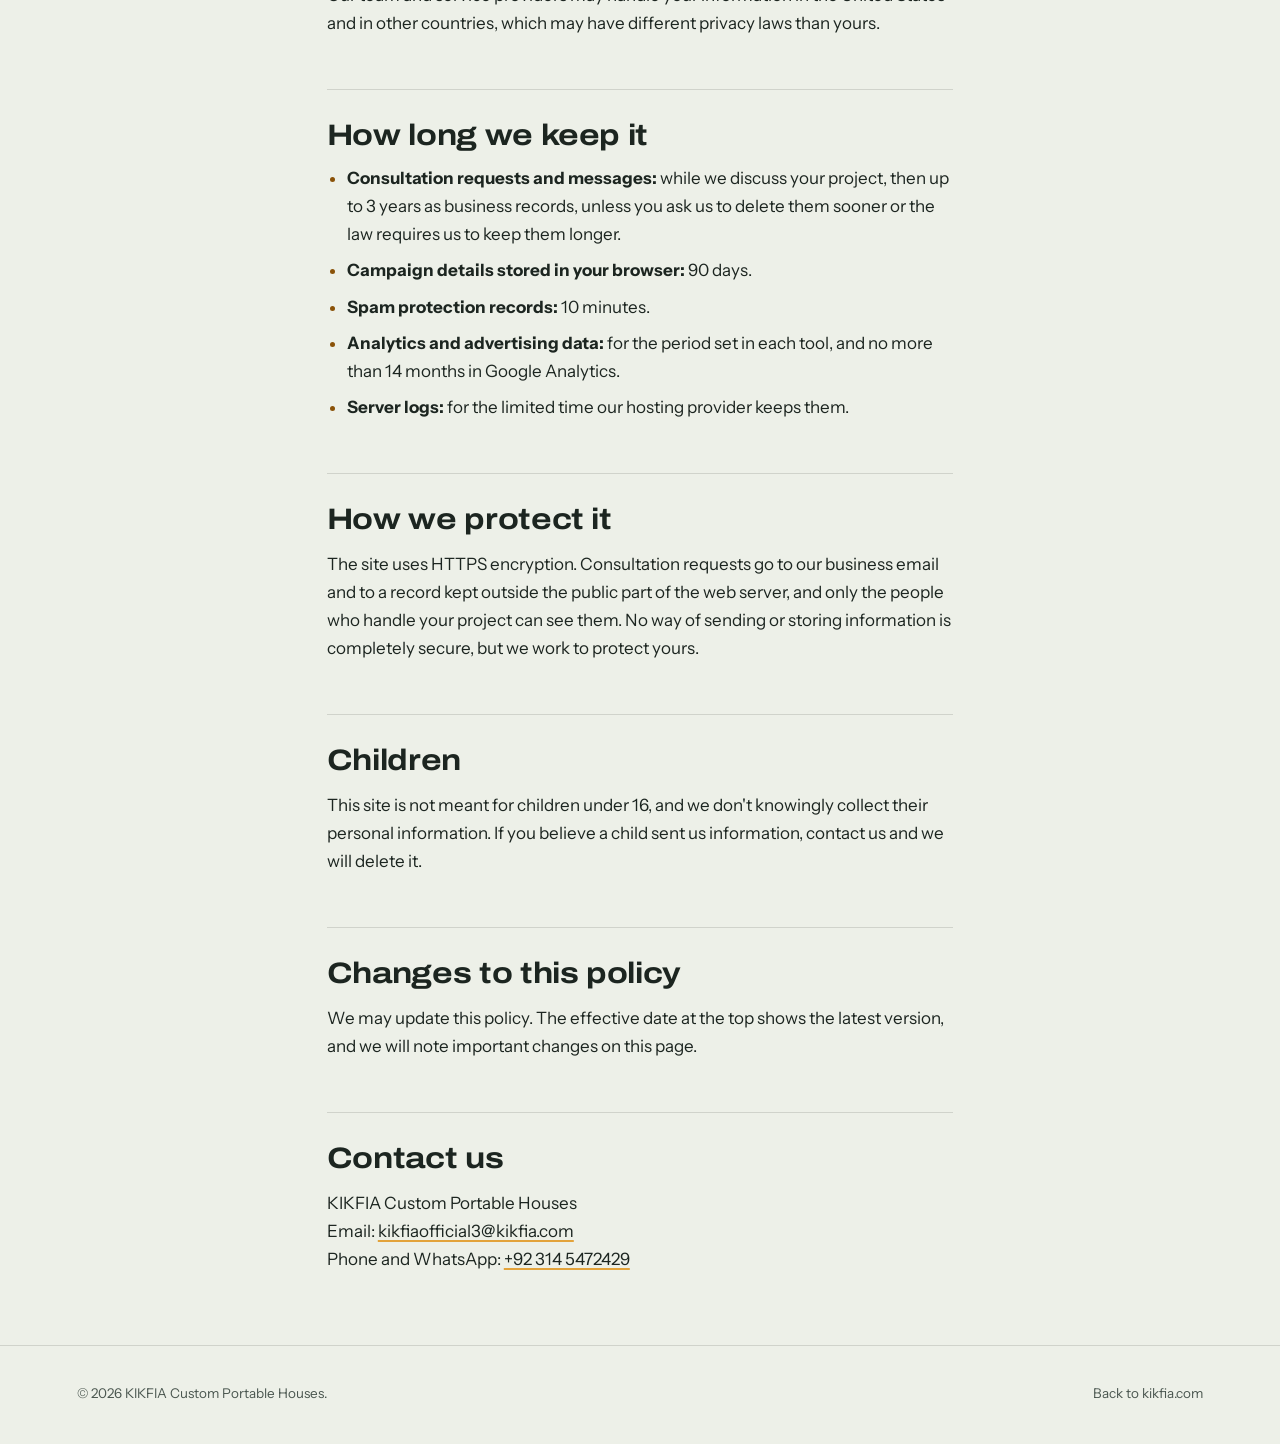
==== commit 640fa404: "Get kikfia.com ready for ads: privacy policy, Pixel and GA4 hooks, lead tracking - privacy.html: pri" ====
--- a/kikfia/privacy.html
+++ b/kikfia/privacy.html
@@ -1,68 +1,281 @@
 <!doctype html>
-<html lang="en-US">
+<html lang="en">
 <head>
 <meta charset="utf-8">
-<meta name="viewport" content="width=device-width, initial-scale=1, viewport-fit=cover">
-<title>Privacy Policy | Kikfia Custom Portable Houses</title>
-<meta name="description" content="How Kikfia Custom Portable Houses collects, uses and protects the information you share with us.">
-<meta name="robots" content="noindex">
-<meta name="theme-color" content="#EEF1EE">
-<link rel="icon" href="assets/icons/favicon.svg" type="image/svg+xml">
-<link rel="stylesheet" href="assets/css/site.css">
-<script src="assets/js/site-data.js" defer></script>
-<script src="assets/js/legal.js" defer></script>
+<meta name="viewport" content="width=device-width, initial-scale=1">
+<title>Privacy Policy | KIKFIA Custom Portable Houses</title>
+<meta name="description" content="How KIKFIA Custom Portable Houses collects, uses, and protects the information you share on kikfia.com, including consultation requests, and the choices you have.">
+<meta name="theme-color" content="#1C2520">
+<link rel="canonical" href="https://kikfia.com/privacy.html">
+<meta property="og:type" content="website">
+<meta property="og:site_name" content="KIKFIA">
+<meta property="og:title" content="Privacy Policy | KIKFIA Custom Portable Houses">
+<meta property="og:url" content="https://kikfia.com/privacy.html">
+<meta property="og:image" content="https://kikfia.com/assets/hero-ending.jpg">
+<link rel="icon" href="/favicon.ico" sizes="48x48">
+<link rel="icon" href="/favicon.svg" type="image/svg+xml">
+<link rel="apple-touch-icon" href="/apple-touch-icon.png">
+<link rel="preconnect" href="https://fonts.googleapis.com">
+<link rel="preconnect" href="https://fonts.gstatic.com" crossorigin>
+<link href="https://fonts.googleapis.com/css2?family=Archivo:wdth,wght@112..125,600..800&family=IBM+Plex+Mono:wght@400;500&family=Instrument+Sans:wght@400;500;600&display=swap" rel="stylesheet">
+<script src="kikfia-config.js" defer></script>
+<script src="kikfia-measure.js" defer></script>
+<style>
+:root{
+  --canvas:#EDF0E8;
+  --panel:#E2E7DB;
+  --panel-2:#F6F7F2;
+  --ink:#1C2520;
+  --ink-2:#4A564F;
+  --hair:rgba(28,37,32,.14);
+  --accent:#E3A33B;
+  --accent-hover:#EDB458;
+  --accent-deep:#8A5208;
+  --focus:#B07010;
+  --ease-out:cubic-bezier(.22,1,.36,1);
+  --f-display:"Archivo","Helvetica Neue",Arial,sans-serif;
+  --f-body:"Instrument Sans","Helvetica Neue",Arial,sans-serif;
+  --f-mono:"IBM Plex Mono",ui-monospace,Menlo,Consolas,monospace;
+  --gx:clamp(20px,6vw,104px);
+}
+*,*::before,*::after{box-sizing:border-box}
+html{background:var(--canvas);-webkit-text-size-adjust:100%}
+body{margin:0;background:var(--canvas);color:var(--ink);font-family:var(--f-body);font-size:17px;line-height:1.65;-webkit-font-smoothing:antialiased}
+a{color:inherit}
+h1,h2,h3{margin:0;font-family:var(--f-display);font-stretch:116%;font-weight:700;line-height:1.08;letter-spacing:-.012em}
+p,ul{margin:0}
+:focus-visible{outline:3px solid var(--focus);outline-offset:3px;border-radius:6px}
+.skip{position:fixed;left:16px;top:-80px;z-index:100;background:var(--ink);color:var(--canvas);padding:10px 16px;border-radius:10px;text-decoration:none;transition:top .3s var(--ease-out)}
+.skip:focus{top:16px}
+.mono{font-family:var(--f-mono);font-size:.78rem;letter-spacing:.08em;text-transform:uppercase}
+.top{position:sticky;top:0;z-index:10;display:flex;align-items:center;justify-content:space-between;gap:20px;padding:12px var(--gx);background:rgba(237,240,232,.9);-webkit-backdrop-filter:blur(14px);backdrop-filter:blur(14px);box-shadow:0 1px 0 var(--hair)}
+.brand{display:inline-flex;align-items:center;gap:10px;text-decoration:none;font-family:var(--f-display);font-stretch:125%;font-weight:800;font-size:1.18rem;letter-spacing:.06em}
+.brand svg{width:30px;height:30px;flex:none}
+.btn{display:inline-flex;align-items:center;justify-content:center;gap:10px;padding:10px 18px;border-radius:999px;border:0;background:var(--accent);color:var(--ink);font:inherit;font-weight:600;font-size:.92rem;text-decoration:none;cursor:pointer;transition:background-color .35s var(--ease-out),transform .35s var(--ease-out);box-shadow:0 6px 22px -10px rgba(140,90,10,.7)}
+.btn:hover{background:var(--accent-hover);transform:translateY(-1px)}
+.btn.dark{background:var(--ink);color:var(--canvas);box-shadow:none}
+.btn.dark:hover{background:#2c3830}
+.doc{max-width:780px;margin:0 auto;padding:clamp(48px,8vw,96px) var(--gx) 72px}
+.doc header .mono{color:var(--accent-deep)}
+.doc h1{margin-top:14px;font-size:clamp(2.3rem,6vw,3.6rem)}
+.doc .eff{margin-top:14px;color:var(--ink-2)}
+.doc .intro{margin-top:26px;font-size:1.08rem}
+.doc section{margin-top:52px;padding-top:30px;border-top:1px solid var(--hair);scroll-margin-top:72px}
+.doc h2{font-size:clamp(1.45rem,3.4vw,1.85rem)}
+.doc h3{margin-top:26px;font-size:1.12rem;font-stretch:112%}
+.doc section p{margin-top:14px}
+.doc ul{margin-top:12px;padding-left:1.2em}
+.doc li{margin-top:8px}
+.doc li::marker{color:var(--accent-deep)}
+.doc a{color:var(--ink);text-decoration-color:var(--accent);text-decoration-thickness:2px;text-underline-offset:3px}
+.doc a:hover{color:var(--accent-deep)}
+.doc dl{margin:16px 0 0}
+.doc dt{margin-top:16px;font-weight:600}
+.doc dd{margin:4px 0 0}
+.choice{margin-top:24px;padding:24px;border-radius:18px;background:var(--panel-2);box-shadow:inset 0 0 0 1px var(--hair)}
+.choice h3{margin-top:0}
+.choice p{margin-top:10px}
+.choice .btn{margin-top:18px}
+.choice .btn[hidden]{display:none}
+.choice .saved{margin-top:12px;font-size:.9rem;color:var(--ink-2)}
+.foot{padding:36px var(--gx) 40px;border-top:1px solid var(--hair)}
+.foot-small{display:flex;flex-wrap:wrap;justify-content:space-between;gap:12px;max-width:1160px;margin:0 auto;font-size:.84rem;color:var(--ink-2)}
+.foot-small a{color:var(--ink-2);text-decoration:none}
+.foot-small a:hover{color:var(--ink)}
+@media (max-width:420px){.brand{font-size:1.02rem}.top .btn{padding:9px 14px;font-size:.86rem}}
+</style>
 </head>
-<body class="legal-page">
-<a class="skip" href="#main">Skip to content</a>
-<header class="site-header scrolled"><div class="header-inner"><a class="wordmark" href="index.html">Kikfia</a><a class="btn btn-ghost btn-sm" href="index.html#start">Get Your Assessment</a></div></header>
-<main id="main" tabindex="-1" class="legal">
-  <div class="wrap legal-wrap">
-    <p class="ph legal-flag">[LEGAL REVIEW REQUIRED BEFORE LAUNCH]</p>
-    <p class="kicker">Legal</p>
+<body>
+<a class="skip" href="#policy">Skip to the policy</a>
+
+<div class="top">
+  <a class="brand" href="/" aria-label="KIKFIA, home">
+    <svg viewBox="0 0 32 32" aria-hidden="true"><path d="M7 15.5 16 7.5l9 8" fill="none" stroke="#E3A33B" stroke-width="2.6" stroke-linecap="round" stroke-linejoin="round"/><path d="M10 14.2V21h12v-6.8" fill="none" stroke="currentColor" stroke-width="2.4" stroke-linejoin="round"/><path d="M6 25h20" stroke="#E3A33B" stroke-width="2.4" stroke-linecap="round"/></svg>
+    KIKFIA
+  </a>
+  <a class="btn" href="/#consultation">Free consultation</a>
+</div>
+
+<main class="doc" id="policy">
+  <header>
+    <p class="mono">KIKFIA Custom Portable Houses</p>
     <h1>Privacy Policy</h1>
-    <p class="fine">Last updated: <span data-legal-date></span></p>
-
-    <h2>Who we are</h2>
-    <p>Kikfia Custom Portable Houses is a brand operated by Sohail Ecom Services LLC, a Texas limited liability company. In this policy, "Kikfia," "we" and "us" mean Sohail Ecom Services LLC operating the Kikfia brand.</p>
-    <p>Mailing address: <span data-address></span><br>Email: <span data-email></span></p>
-
-    <h2>What we collect</h2>
-    <p>We only collect what you choose to send us:</p>
-    <ul>
-      <li>Contact details from the project assessment form: your name, email, phone or WhatsApp number, preferred contact method, country and ZIP or postal code.</li>
-      <li>Project details you add: home type, bedrooms, size, intended use, timeline, budget range, customization wishes and your message.</li>
-    </ul>
-
-    <h2>How we use it</h2>
-    <ul>
-      <li>To reply to your inquiry in the way you asked us to: phone, text/WhatsApp or email.</li>
-      <li>To prepare a project assessment, quote and agreement if you ask for one.</li>
-      <li>To keep a record of our conversation about your project.</li>
-    </ul>
-    <p>We don't sell your information, and we don't use it for unrelated marketing.</p>
-
-    <h2>Who helps us</h2>
-    <p>Form submissions are delivered to us through a form service: <span class="ph">[BUSINESS INFORMATION REQUIRED: form service name, for example Formspree]</span>. That service processes your submission only to deliver it to us.</p>
-    <p>If you accept analytics cookies, we use <span class="ph">[BUSINESS INFORMATION REQUIRED: Google Analytics and/or Meta Pixel, only if turned on]</span> to understand which pages are useful. We never send your name, email, phone number or messages to analytics.</p>
-
-    <h2>Cookies</h2>
-    <p>The site sets no analytics or advertising cookies unless you choose "Accept" on the analytics notice. If you decline, nothing is loaded. Your choice is remembered in your own browser.</p>
-
-    <h2>How long we keep it</h2>
-    <p><span class="ph">[BUSINESS INFORMATION REQUIRED: how long inquiries and project records are kept]</span></p>
-
-    <h2>Your choices</h2>
-    <p>You can ask us what information we hold about you, ask us to correct it, or ask us to delete it. Email us at <span data-email></span> and we'll respond. Depending on where you live, you may have additional rights under local privacy laws. <span class="ph">[LEGAL REVIEW: state and international privacy rights]</span></p>
-
-    <h2>Children</h2>
-    <p>This site is meant for adults planning a home project. We don't knowingly collect information from children under 13.</p>
-
-    <h2>Changes</h2>
-    <p>If we change this policy, we'll update the date at the top of this page.</p>
-
-    <p class="legal-back"><a class="text-link" href="index.html">Back to Kikfia</a></p>
+    <p class="eff">Effective October 6, 2026</p>
+  </header>
+
+  <p class="intro">KIKFIA Custom Portable Houses ("KIKFIA", "we", "us") runs kikfia.com. This policy explains what information we collect when you visit the site or ask for a consultation, how we use it, who we share it with, and the choices you have. Questions are welcome at <a href="mailto:kikfiaofficial3@kikfia.com">kikfiaofficial3@kikfia.com</a>.</p>
+
+  <section aria-labelledby="collect">
+    <h2 id="collect">Information we collect</h2>
+    <h3>What you give us</h3>
+    <p>When you ask for a free consultation, the form collects:</p>
+    <ul>
+      <li>what you need, your goal, your preferred size, and your timeline</li>
+      <li>where the space will be installed, such as a city, state, or ZIP code</li>
+      <li>any additional requirements you write, such as rooms, features, details about your land, or a budget range</li>
+      <li>your name and email address</li>
+      <li>your phone or WhatsApp number, if you give it</li>
+    </ul>
+    <p>When you email, call, or message us on WhatsApp, we receive your message and the contact details you use.</p>
+
+    <h3>What is collected automatically</h3>
+    <ul>
+      <li><strong>Server logs.</strong> Our hosting provider records technical details of each visit: your IP address, browser and device type, the page requested, and the date and time. These keep the site running and secure.</li>
+      <li><strong>How you found us.</strong> If you arrive from an ad or a link, the site keeps the campaign tags in the web address (such as utm_source or an ad click ID), the website that sent you, and the page where you arrived. This is stored in your browser for up to 90 days and sent with your consultation request, so we know which ads and posts bring real requests.</li>
+      <li><strong>Ad and analytics tags.</strong> When we switch them on, Meta Pixel, Google Analytics, and Google Ads tags use cookies and similar technology to collect your device and browser details, the pages you view, actions such as sending the form or tapping WhatsApp, call, or email, and an approximate location based on your IP address.</li>
+      <li><strong>Spam protection.</strong> To stop automated abuse of the form, we keep a scrambled (hashed) form of your IP address for ten minutes.</li>
+    </ul>
+  </section>
+
+  <section aria-labelledby="use">
+    <h2 id="use">How we use your information</h2>
+    <ul>
+      <li>to answer your request and prepare ideas and an estimate for your project</li>
+      <li>to talk with you about your project by email, phone, or WhatsApp</li>
+      <li>to understand how visitors use the site and improve it</li>
+      <li>to measure which ads and posts bring consultation requests, and to show our ads to people likely to be interested, including people who visited the site</li>
+      <li>to keep the site secure and stop spam and abuse</li>
+      <li>to meet our legal obligations</li>
+    </ul>
+  </section>
+
+  <section aria-labelledby="share">
+    <h2 id="share">Who we share it with</h2>
+    <p>We don't sell your personal information for money. The people on our team who work on your project see your request. Outside our team, we share information only with:</p>
+    <ul>
+      <li><strong>Hostinger</strong>, which hosts this website and our email.</li>
+      <li><strong>Google</strong>, which provides the fonts on this site (loading them sends your IP address to Google) and, when we switch them on, Google Analytics and Google Ads. Learn <a href="https://policies.google.com/technologies/partner-sites" target="_blank" rel="noopener">how Google uses information from sites that use its services</a>.</li>
+      <li><strong>Meta Platforms</strong> (Facebook and Instagram), when we switch on Meta Pixel. When you send the form, we may also send Meta a scrambled (hashed) copy of your email address, phone number, and name through its Conversions API, so Meta can match the request to an ad you saw without receiving the plain values. See <a href="https://www.facebook.com/privacy/policy/" target="_blank" rel="noopener">Meta's Privacy Policy</a>.</li>
+      <li><strong>WhatsApp</strong>, if you contact us there.</li>
+      <li>authorities or other parties when the law requires it, or to protect our rights, our customers, or the public</li>
+      <li>a buyer or successor, if our business is ever sold or reorganized</li>
+    </ul>
+    <p>Google and Meta handle the information they receive under their own privacy policies.</p>
+  </section>
+
+  <section aria-labelledby="choices-h" id="choices">
+    <h2 id="choices-h">Your choices</h2>
+    <ul>
+      <li><strong>Opt out on this site.</strong> Use the button below to stop Meta Pixel, Google Analytics, and Google Ads tags from loading in this browser. Your choice is saved in this browser, so repeat it on each browser or device you use.</li>
+      <li><strong>Global Privacy Control.</strong> If your browser sends a Global Privacy Control (GPC) signal, we treat it as an opt-out, and these tags don't load.</li>
+      <li><strong>Cookies.</strong> You can block or delete cookies in your browser settings.</li>
+      <li><strong>Ad settings.</strong> You can manage the ads you see in <a href="https://www.facebook.com/adpreferences" target="_blank" rel="noopener">Meta's ad preferences</a> and <a href="https://myadcenter.google.com/" target="_blank" rel="noopener">Google's My Ad Center</a>, and you can install the <a href="https://tools.google.com/dlpage/gaoptout" target="_blank" rel="noopener">Google Analytics opt-out add-on</a>.</li>
+      <li><strong>Emails.</strong> We email you only about your request. Tell us to stop at any time.</li>
+    </ul>
+    <div class="choice">
+      <h3>Ad and analytics tags in this browser</h3>
+      <p id="choiceState" aria-live="polite">Checking your setting...</p>
+      <button class="btn dark" type="button" id="choiceBtn" hidden></button>
+      <p class="saved" id="choiceSaved" hidden>Saved. This page will reload to apply it.</p>
+    </div>
+  </section>
+
+  <section aria-labelledby="us">
+    <h2 id="us">US state privacy rights</h2>
+    <p>Depending on where you live, including California, Colorado, Connecticut, Virginia, Texas, Oregon, and other states with privacy laws, you may have the right to:</p>
+    <ul>
+      <li>know what personal information we have about you, and get a copy of it</li>
+      <li>correct it</li>
+      <li>delete it</li>
+      <li>opt out of the sale of your personal information, and of its use for targeted advertising (called "sharing" for cross-context behavioral advertising under California law)</li>
+    </ul>
+    <p>When Meta Pixel or Google Ads tags are on, using them to show you our ads may count as "sharing" or targeted advertising under these laws. You can opt out with the button above or with a GPC signal. We don't knowingly sell or share the personal information of anyone under 16.</p>
+    <p>To use your rights, email <a href="mailto:kikfiaofficial3@kikfia.com">kikfiaofficial3@kikfia.com</a> from the address you used with us. We will confirm your request and answer within 45 days. You may use an authorized agent, and we may ask you to confirm that you gave the agent permission. We won't treat you differently for using your rights. If we decline your request, you can appeal by replying to our answer, and we will respond within the time your state's law requires.</p>
+    <h3>Categories of information (California)</h3>
+    <dl>
+      <dt>Identifiers</dt>
+      <dd>Name, email address, phone number, IP address, and cookie or device IDs. From you and your device. Used to answer your request, measure ads, and keep the site secure. Disclosed to Hostinger, Google, and Meta as described above.</dd>
+      <dt>Commercial information</dt>
+      <dd>The kind of space you are interested in, your goal, size, timeline, and any budget range you share. From you. Used to prepare your consultation. Disclosed to Hostinger.</dd>
+      <dt>Internet activity</dt>
+      <dd>Pages viewed, the ad or link that brought you, and actions on the site. From your device. Used to improve the site and measure ads. Disclosed to Hostinger, Google, and Meta.</dd>
+      <dt>Location</dt>
+      <dd>The install location you give us, and an approximate location from your IP address. Used to prepare your consultation and measure ads.</dd>
+    </dl>
+    <p>We don't collect sensitive personal information as defined by California law.</p>
+  </section>
+
+  <section aria-labelledby="outside">
+    <h2 id="outside">Visitors outside the United States</h2>
+    <p>Our services are for customers in the United States. Ad and analytics tags are set not to run for visitors we detect in the European Economic Area, the United Kingdom, or Switzerland. If you contact us from there, we handle your request because you asked us to prepare a consultation, and we keep the site secure based on our legitimate interests. You have the right to access, correct, delete, restrict, or object to our use of your information, to receive a copy of it, and to complain to your local data protection authority.</p>
+    <p>Our team and service providers may handle your information in the United States and in other countries, which may have different privacy laws than yours.</p>
+  </section>
+
+  <section aria-labelledby="keep">
+    <h2 id="keep">How long we keep it</h2>
+    <ul>
+      <li><strong>Consultation requests and messages:</strong> while we discuss your project, then up to 3 years as business records, unless you ask us to delete them sooner or the law requires us to keep them longer.</li>
+      <li><strong>Campaign details stored in your browser:</strong> 90 days.</li>
+      <li><strong>Spam protection records:</strong> 10 minutes.</li>
+      <li><strong>Analytics and advertising data:</strong> for the period set in each tool, and no more than 14 months in Google Analytics.</li>
+      <li><strong>Server logs:</strong> for the limited time our hosting provider keeps them.</li>
+    </ul>
+  </section>
+
+  <section aria-labelledby="protect">
+    <h2 id="protect">How we protect it</h2>
+    <p>The site uses HTTPS encryption. Consultation requests go to our business email and to a record kept outside the public part of the web server, and only the people who handle your project can see them. No way of sending or storing information is completely secure, but we work to protect yours.</p>
+  </section>
+
+  <section aria-labelledby="kids">
+    <h2 id="kids">Children</h2>
+    <p>This site is not meant for children under 16, and we don't knowingly collect their personal information. If you believe a child sent us information, contact us and we will delete it.</p>
+  </section>
+
+  <section aria-labelledby="changes">
+    <h2 id="changes">Changes to this policy</h2>
+    <p>We may update this policy. The effective date at the top shows the latest version, and we will note important changes on this page.</p>
+  </section>
+
+  <section aria-labelledby="contact">
+    <h2 id="contact">Contact us</h2>
+    <p>KIKFIA Custom Portable Houses<br>
+    Email: <a href="mailto:kikfiaofficial3@kikfia.com">kikfiaofficial3@kikfia.com</a><br>
+    Phone and WhatsApp: <a href="tel:+923145472429">+92 314 5472429</a></p>
+  </section>
+</main>
+
+<footer class="foot">
+  <div class="foot-small">
+    <span>&copy; <span id="yr">2026</span> KIKFIA Custom Portable Houses.</span>
+    <a href="/">Back to kikfia.com</a>
   </div>
-</main>
-<footer class="site-footer"><div class="wrap"><p class="fine" style="color:var(--on-dark-2)">Kikfia Custom Portable Houses is a brand operated by Sohail Ecom Services LLC, a Texas limited liability company.</p></div></footer>
+</footer>
+
+<script>
+document.getElementById('yr').textContent = new Date().getFullYear();
+// the opt-out button: kikfia-measure.js does the work; a small fallback runs if a blocker stopped it
+document.addEventListener('DOMContentLoaded', () => {
+  const KEY = 'kikfia-privacy';
+  const p = window.kikfiaPrivacy || {
+    gpc: navigator.globalPrivacyControl === true,
+    europe: false,
+    optedOut() { try { return localStorage.getItem(KEY) === 'optout'; } catch (e) { return false; } },
+    optOut() { try { localStorage.setItem(KEY, 'optout'); } catch (e) {} },
+    optIn() { try { localStorage.removeItem(KEY); } catch (e) {} }
+  };
+  const state = document.getElementById('choiceState');
+  const btn = document.getElementById('choiceBtn');
+  if (p.gpc) {
+    state.textContent = 'Your browser sends a Global Privacy Control signal, so ad and analytics tags are off for you on this site.';
+  } else if (p.optedOut()) {
+    state.textContent = 'You have opted out. Ad and analytics tags are off in this browser.';
+    btn.textContent = 'Turn them back on';
+    btn.hidden = false;
+  } else if (p.europe) {
+    state.textContent = 'Ad and analytics tags are off for you on this site.';
+  } else {
+    state.textContent = 'Ad and analytics tags can run in this browser when we switch them on.';
+    btn.textContent = 'Opt out of ad and analytics tracking';
+    btn.hidden = false;
+  }
+  btn.addEventListener('click', () => {
+    if (p.optedOut()) p.optIn(); else p.optOut();
+    btn.disabled = true;
+    document.getElementById('choiceSaved').hidden = false;
+    setTimeout(() => location.reload(), 900);
+  });
+});
+</script>
 </body>
 </html>
